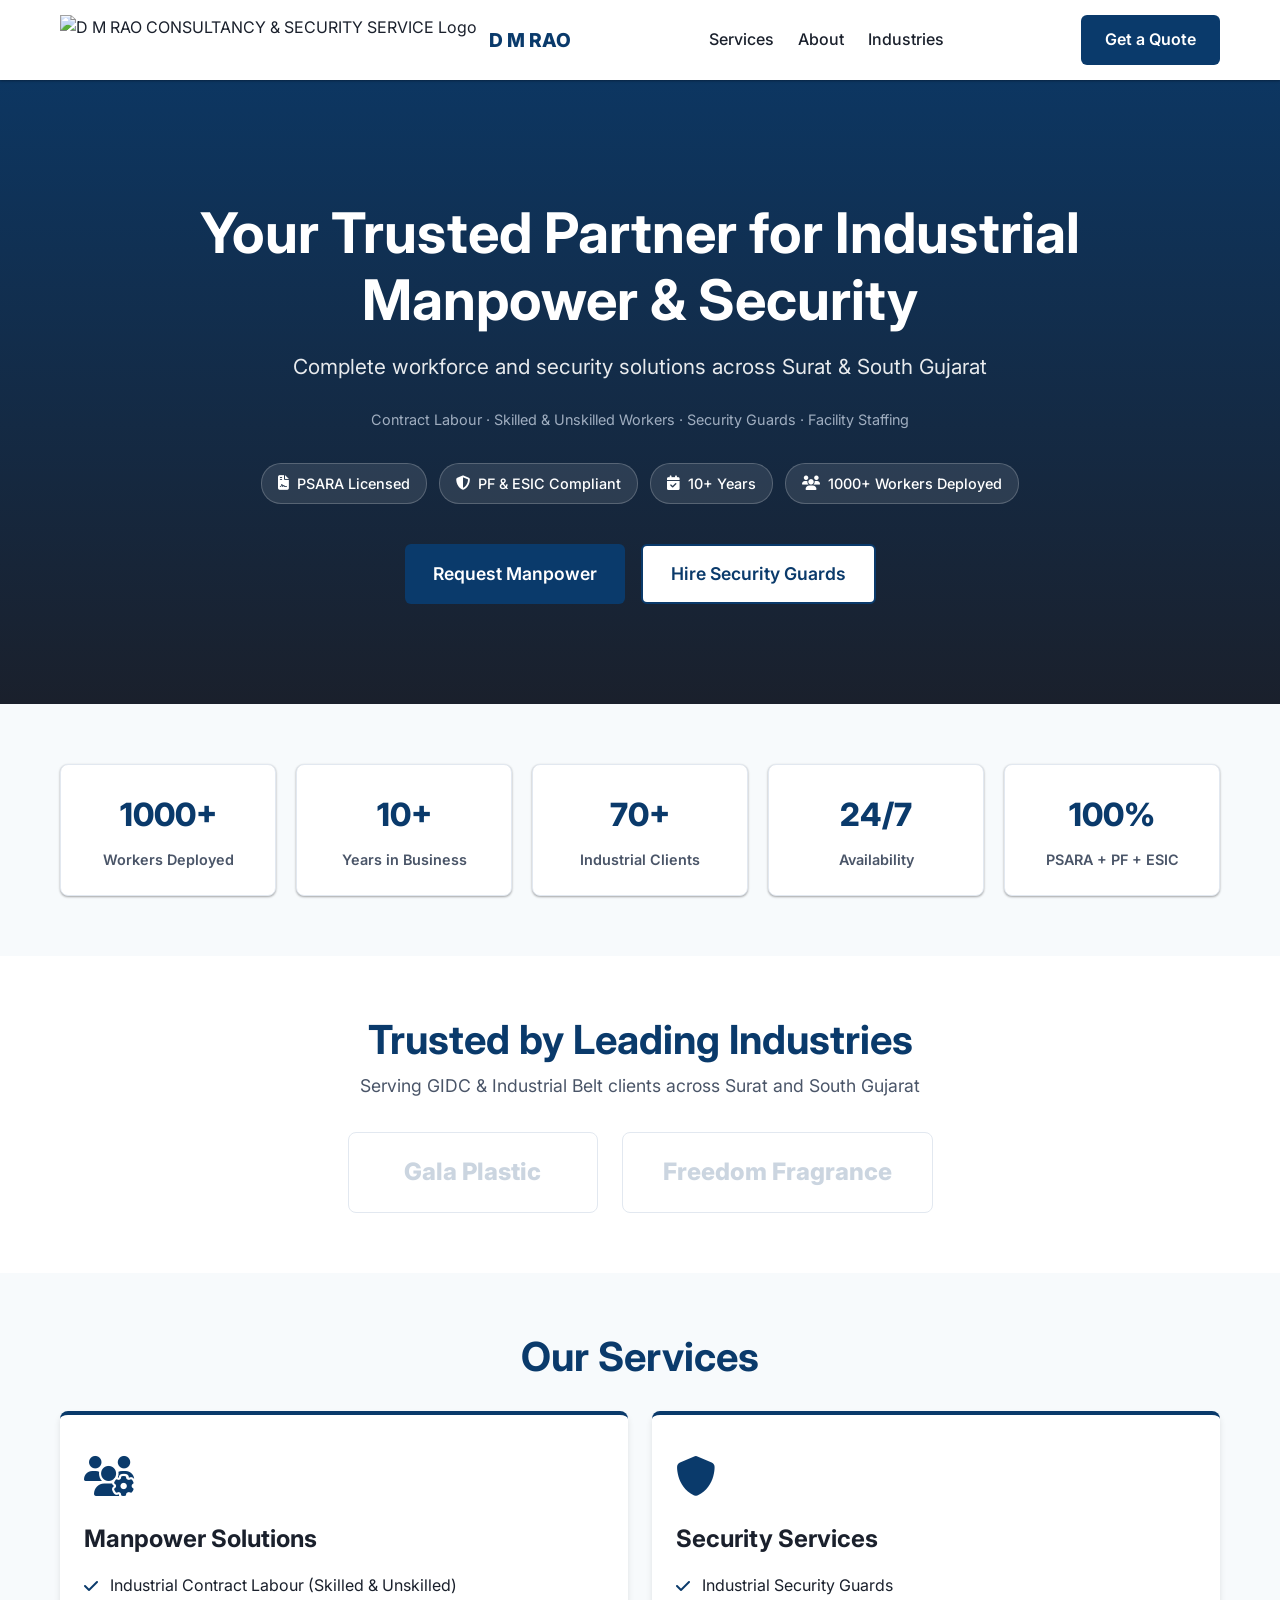
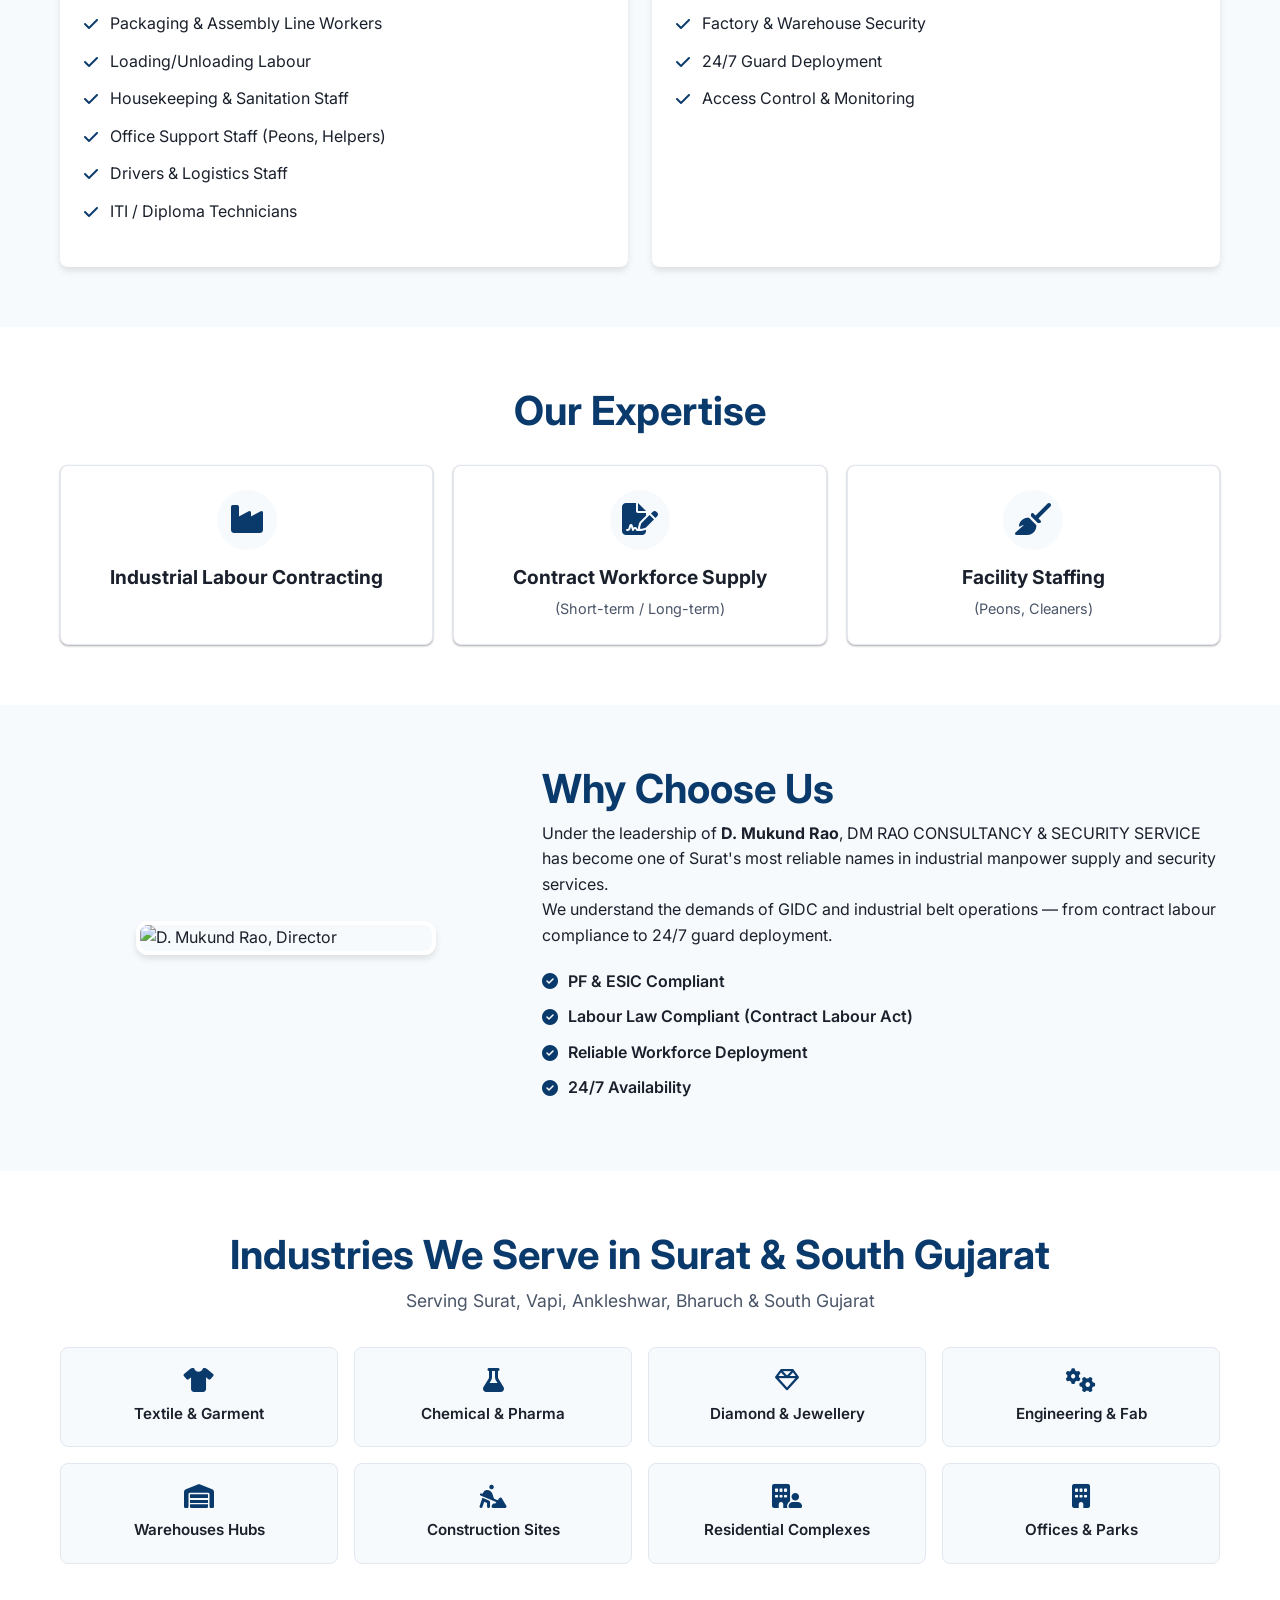
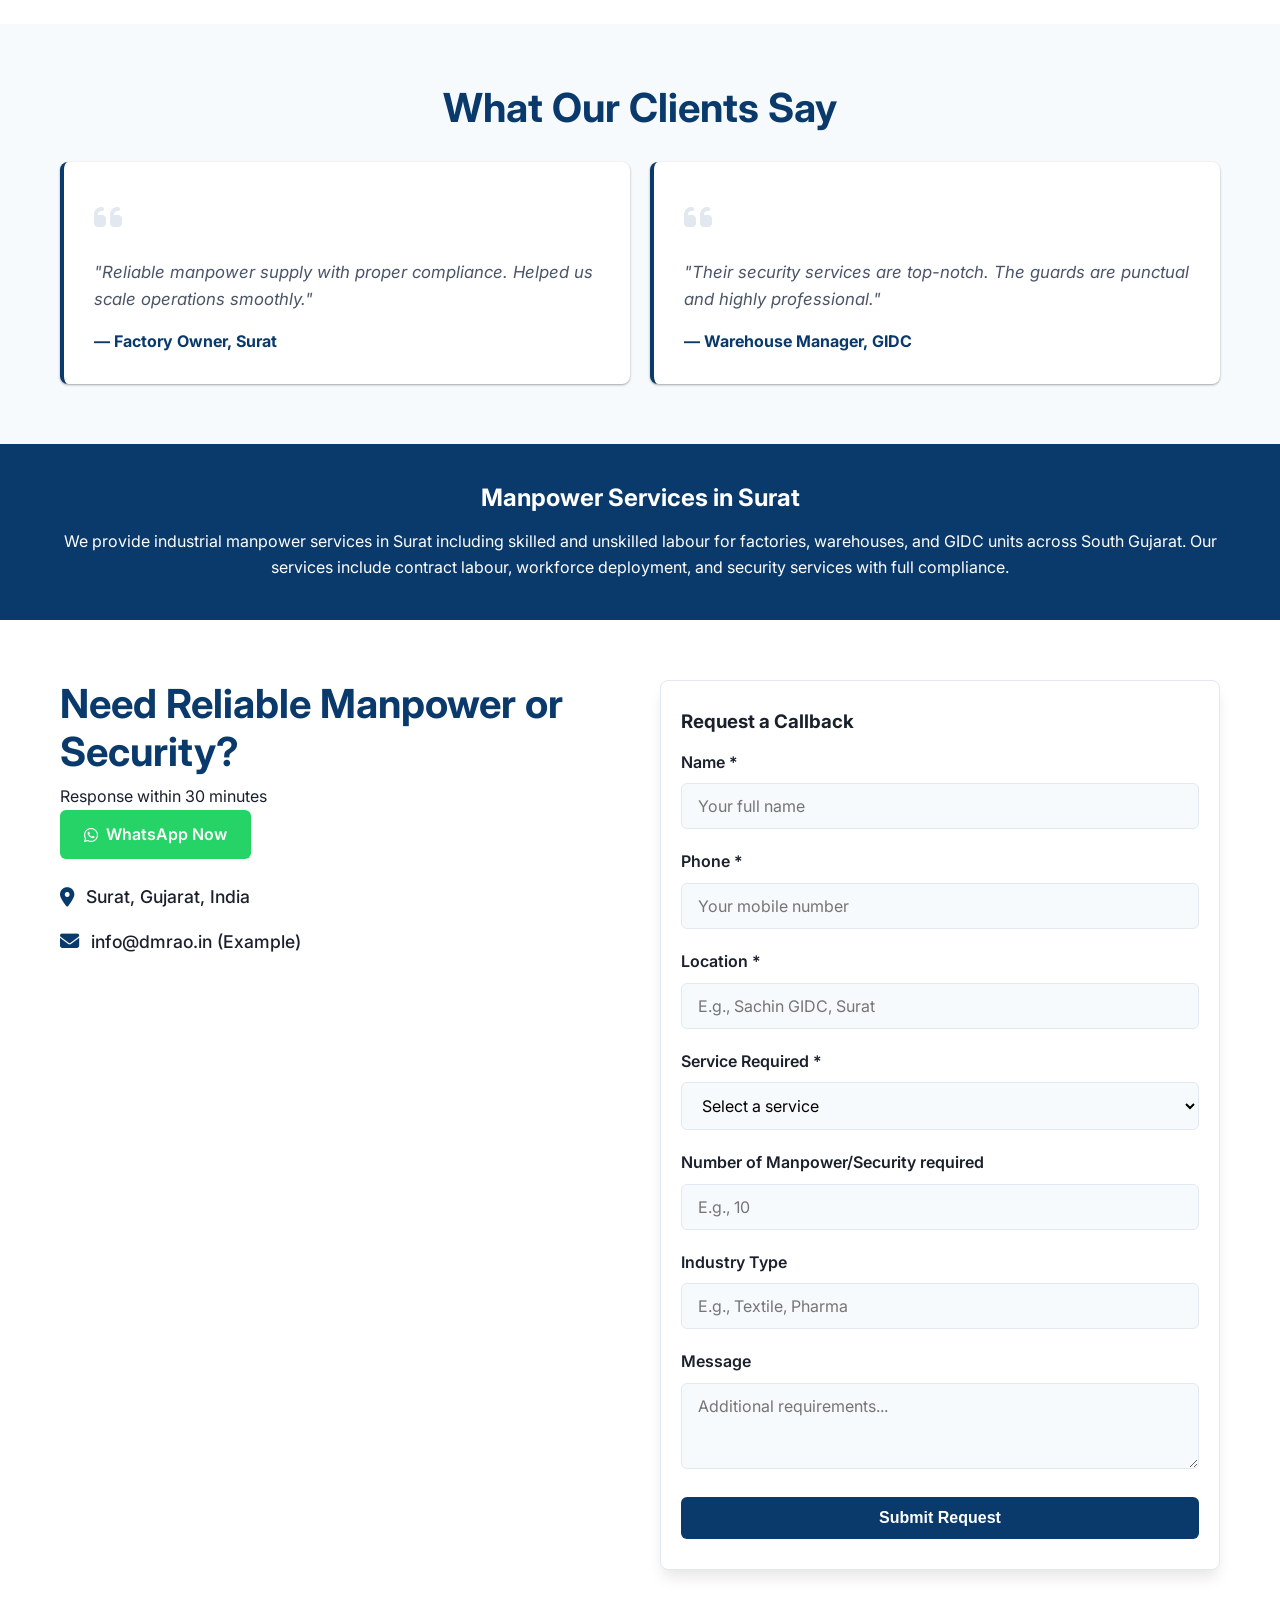
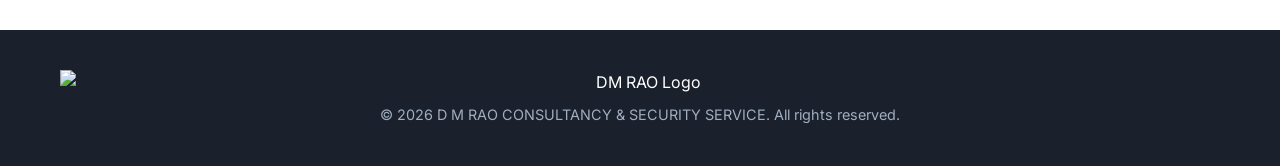
==== security_manpower/index.html @ 52c15cb1 "first commit" ====
<!DOCTYPE html>
<html lang="en">
<head>
    <meta charset="UTF-8">
    <meta name="viewport" content="width=device-width, initial-scale=1.0">
    <title>Manpower & Security Services in Surat | DM Rao Workforce Solutions</title>
    <meta name="description" content="Trusted industrial manpower and security services in Surat & South Gujarat. 1000+ workers deployed. Get a quote today.">
    <!-- Google Fonts -->
    <link rel="preconnect" href="https://fonts.googleapis.com">
    <link rel="preconnect" href="https://fonts.gstatic.com" crossorigin>
    <link href="https://fonts.googleapis.com/css2?family=Inter:wght@400;500;600;700;800&display=swap" rel="stylesheet">
    <!-- FontAwesome -->
    <link rel="stylesheet" href="https://cdnjs.cloudflare.com/ajax/libs/font-awesome/6.4.0/css/all.min.css">
    <link rel="stylesheet" href="styles.css">
</head>
<body>
    <header class="header">
        <div class="container header-container">
            <div class="logo">
                <img src="assets/logo.png" alt="D M RAO CONSULTANCY & SECURITY SERVICE Logo" class="logo-img">
                <span class="logo-text d-none-mobile">D M RAO</span>
            </div>
            <nav class="desktop-nav">
                <a href="#services">Services</a>
                <a href="#about">About</a>
                <a href="#industries">Industries</a>
            </nav>
            <div class="header-cta">
                <a href="#contact" class="btn btn-primary">Get a Quote</a>
            </div>
            <button class="mobile-menu-btn" id="mobileMenuBtn" aria-label="Menu">
                <i class="fa-solid fa-bars"></i>
            </button>
        </div>
        <div class="mobile-nav" id="mobileNav">
            <a href="#services" class="mobile-nav-link">Services</a>
            <a href="#about" class="mobile-nav-link">About</a>
            <a href="#industries" class="mobile-nav-link">Industries</a>
            <a href="#contact" class="btn btn-primary mobile-nav-btn">Get a Quote</a>
        </div>
    </header>

    <main>
        <!-- Hero Section -->
        <section class="hero">
            <div class="hero-overlay"></div>
            <div class="container hero-content">
                <h1>Your Trusted Partner for Industrial Manpower & Security</h1>
                <p class="subheadline">Complete workforce and security solutions across Surat & South Gujarat</p>
                <div class="service-line">Contract Labour &middot; Skilled & Unskilled Workers &middot; Security Guards &middot; Facility Staffing</div>
                <div class="trust-badges-hero">
                    <span><i class="fa-solid fa-file-contract"></i> PSARA Licensed</span>
                    <span><i class="fa-solid fa-shield-halved"></i> PF & ESIC Compliant</span>
                    <span><i class="fa-solid fa-calendar-check"></i> 10+ Years</span>
                    <span><i class="fa-solid fa-users"></i> 1000+ Workers Deployed</span>
                </div>
                <div class="hero-buttons">
                    <a href="#contact" class="btn btn-primary btn-large">Request Manpower</a>
                    <a href="#contact" class="btn btn-secondary btn-large">Hire Security Guards</a>
                </div>
            </div>
        </section>

        <!-- Trust Stats Section -->
        <section class="stats-section bg-light">
            <div class="container">
                <div class="stats-grid">
                    <div class="stat-card">
                        <div class="stat-number">1000+</div>
                        <div class="stat-text">Workers Deployed</div>
                    </div>
                    <div class="stat-card">
                        <div class="stat-number">10+</div>
                        <div class="stat-text">Years in Business</div>
                    </div>
                    <div class="stat-card">
                        <div class="stat-number">70+</div>
                        <div class="stat-text">Industrial Clients</div>
                    </div>
                    <div class="stat-card">
                        <div class="stat-number">24/7</div>
                        <div class="stat-text">Availability</div>
                    </div>
                    <div class="stat-card">
                        <div class="stat-number">100%</div>
                        <div class="stat-text">PSARA + PF + ESIC</div>
                    </div>
                </div>
            </div>
        </section>

        <!-- Clients Section -->
        <section class="clients-section">
            <div class="container">
                <h2 class="section-title text-center">Trusted by Leading Industries</h2>
                <p class="text-center section-subtitle">Serving GIDC & Industrial Belt clients across Surat and South Gujarat</p>
                <div class="clients-flex">
                    <div class="client-logo">Gala Plastic</div>
                    <div class="client-logo">Freedom Fragrance</div>
                </div>
            </div>
        </section>

        <!-- Services Section -->
        <section id="services" class="services-section bg-light">
            <div class="container">
                <h2 class="section-title text-center">Our Services</h2>
                <div class="services-grid">
                    <div class="service-card">
                        <div class="service-icon"><i class="fa-solid fa-users-gear"></i></div>
                        <h3>Manpower Solutions</h3>
                        <ul class="service-list">
                            <li><i class="fa-solid fa-check text-primary"></i> Industrial Contract Labour (Skilled & Unskilled)</li>
                            <li><i class="fa-solid fa-check text-primary"></i> Packaging & Assembly Line Workers</li>
                            <li><i class="fa-solid fa-check text-primary"></i> Loading/Unloading Labour</li>
                            <li><i class="fa-solid fa-check text-primary"></i> Housekeeping & Sanitation Staff</li>
                            <li><i class="fa-solid fa-check text-primary"></i> Office Support Staff (Peons, Helpers)</li>
                            <li><i class="fa-solid fa-check text-primary"></i> Drivers & Logistics Staff</li>
                            <li><i class="fa-solid fa-check text-primary"></i> ITI / Diploma Technicians</li>
                        </ul>
                    </div>
                    <div class="service-card">
                        <div class="service-icon"><i class="fa-solid fa-shield"></i></div>
                        <h3>Security Services</h3>
                        <ul class="service-list">
                            <li><i class="fa-solid fa-check text-primary"></i> Industrial Security Guards</li>
                            <li><i class="fa-solid fa-check text-primary"></i> Factory & Warehouse Security</li>
                            <li><i class="fa-solid fa-check text-primary"></i> 24/7 Guard Deployment</li>
                            <li><i class="fa-solid fa-check text-primary"></i> Access Control & Monitoring</li>
                        </ul>
                    </div>
                </div>
            </div>
        </section>

        <!-- Our Expertise -->
        <section class="expertise-section">
            <div class="container">
                <h2 class="section-title text-center">Our Expertise</h2>
                <div class="expertise-grid">
                    <div class="expertise-card">
                        <div class="expertise-icon"><i class="fa-solid fa-industry"></i></div>
                        <h4>Industrial Labour Contracting</h4>
                    </div>
                    <div class="expertise-card">
                        <div class="expertise-icon"><i class="fa-solid fa-file-signature"></i></div>
                        <h4>Contract Workforce Supply</h4>
                        <p class="small-text">(Short-term / Long-term)</p>
                    </div>
                    <div class="expertise-card">
                        <div class="expertise-icon"><i class="fa-solid fa-broom"></i></div>
                        <h4>Facility Staffing</h4>
                        <p class="small-text">(Peons, Cleaners)</p>
                    </div>
                </div>
            </div>
        </section>

        <!-- Why Choose Us -->
        <section id="about" class="about-section bg-light">
            <div class="container">
                <div class="about-grid">
                    <div class="about-image">
                        <img src="assets/director.jpg" alt="D. Mukund Rao, Director" class="director-img rounded-shadow">
                    </div>
                    <div class="about-content">
                        <h2 class="section-title">Why Choose Us</h2>
                        <p class="about-text">Under the leadership of <strong>D. Mukund Rao</strong>, DM RAO CONSULTANCY & SECURITY SERVICE has become one of Surat's most reliable names in industrial manpower supply and security services.</p>
                        <p class="about-text">We understand the demands of GIDC and industrial belt operations — from contract labour compliance to 24/7 guard deployment.</p>
                        <ul class="about-list">
                            <li><i class="fa-solid fa-circle-check text-primary"></i> PF & ESIC Compliant</li>
                            <li><i class="fa-solid fa-circle-check text-primary"></i> Labour Law Compliant (Contract Labour Act)</li>
                            <li><i class="fa-solid fa-circle-check text-primary"></i> Reliable Workforce Deployment</li>
                            <li><i class="fa-solid fa-circle-check text-primary"></i> 24/7 Availability</li>
                        </ul>
                    </div>
                </div>
            </div>
        </section>

        <!-- Industries We Serve -->
        <section id="industries" class="industries-section">
            <div class="container">
                <h2 class="section-title text-center">Industries We Serve in Surat & South Gujarat</h2>
                <p class="text-center section-subtitle mb-4">Serving Surat, Vapi, Ankleshwar, Bharuch & South Gujarat</p>
                <div class="industries-grid">
                    <div class="industry-card"><i class="fa-solid fa-shirt"></i> Textile & Garment</div>
                    <div class="industry-card"><i class="fa-solid fa-flask"></i> Chemical & Pharma</div>
                    <div class="industry-card"><i class="fa-regular fa-gem"></i> Diamond & Jewellery</div>
                    <div class="industry-card"><i class="fa-solid fa-gears"></i> Engineering & Fab</div>
                    <div class="industry-card"><i class="fa-solid fa-warehouse"></i> Warehouses Hubs</div>
                    <div class="industry-card"><i class="fa-solid fa-person-digging"></i> Construction Sites</div>
                    <div class="industry-card"><i class="fa-solid fa-building-user"></i> Residential Complexes</div>
                    <div class="industry-card"><i class="fa-solid fa-building"></i> Offices & Parks</div>
                </div>
            </div>
        </section>

        <!-- Testimonials -->
        <section class="testimonials-section bg-light">
            <div class="container">
                <h2 class="section-title text-center">What Our Clients Say</h2>
                <div class="testimonials-grid">
                    <div class="testimonial-card">
                        <div class="quote-icon"><i class="fa-solid fa-quote-left"></i></div>
                        <p class="testimonial-text">"Reliable manpower supply with proper compliance. Helped us scale operations smoothly."</p>
                        <div class="testimonial-author">— Factory Owner, Surat</div>
                    </div>
                    <div class="testimonial-card">
                        <div class="quote-icon"><i class="fa-solid fa-quote-left"></i></div>
                        <p class="testimonial-text">"Their security services are top-notch. The guards are punctual and highly professional."</p>
                        <div class="testimonial-author">— Warehouse Manager, GIDC</div>
                    </div>
                </div>
            </div>
        </section>

        <!-- SEO Content Section -->
        <section class="seo-section">
            <div class="container">
                <div class="seo-card text-center">
                    <h2>Manpower Services in Surat</h2>
                    <p class="mt-2">We provide industrial manpower services in Surat including skilled and unskilled labour for factories, warehouses, and GIDC units across South Gujarat. Our services include contract labour, workforce deployment, and security services with full compliance.</p>
                </div>
            </div>
        </section>

        <!-- Final CTA & Contact Form -->
        <section id="contact" class="contact-section">
            <div class="container">
                <div class="contact-grid">
                    <div class="contact-info">
                        <h2 class="section-title">Need Reliable Manpower or Security?</h2>
                        <p class="contact-subtitle">Response within 30 minutes</p>
                        <div class="contact-buttons-vertical mb-4">
                            <!-- Update WhatsApp number later -->
                            <a href="https://wa.me/919999999999" target="_blank" class="btn btn-whatsapp btn-full"><i class="fa-brands fa-whatsapp"></i> WhatsApp Now</a>
                        </div>
                        <div class="contact-details mt-4">
                            <div class="contact-item">
                                <i class="fa-solid fa-location-dot"></i>
                                <span>Surat, Gujarat, India</span>
                            </div>
                            <div class="contact-item">
                                <i class="fa-solid fa-envelope"></i>
                                <span>info@dmrao.in (Example)</span>
                            </div>
                        </div>
                    </div>
                    
                    <div class="contact-form-container" id="contactForm">
                        <h3 class="form-title mb-3">Request a Callback</h3>
                        <form id="dmRaoForm" class="dmrao-form">
                            <div class="form-group">
                                <label for="name">Name *</label>
                                <input type="text" id="name" name="name" required placeholder="Your full name">
                            </div>
                            <div class="form-group">
                                <label for="phone">Phone *</label>
                                <input type="tel" id="phone" name="phone" required placeholder="Your mobile number">
                            </div>
                            <div class="form-group">
                                <label for="location">Location *</label>
                                <input type="text" id="location" name="location" required placeholder="E.g., Sachin GIDC, Surat">
                            </div>
                            <div class="form-group">
                                <label for="serviceRequired">Service Required *</label>
                                <select id="serviceRequired" name="serviceRequired" required>
                                    <option value="">Select a service</option>
                                    <option value="Manpower">Manpower Solutions</option>
                                    <option value="Security">Security Services</option>
                                    <option value="Both">Both Manpower & Security</option>
                                </select>
                            </div>
                            <div class="form-group">
                                <label for="numberRequired">Number of Manpower/Security required</label>
                                <input type="number" id="numberRequired" name="numberRequired" placeholder="E.g., 10">
                            </div>
                            <div class="form-group">
                                <label for="industryType">Industry Type</label>
                                <input type="text" id="industryType" name="industryType" placeholder="E.g., Textile, Pharma">
                            </div>
                            <div class="form-group">
                                <label for="message">Message</label>
                                <textarea id="message" name="message" rows="3" placeholder="Additional requirements..."></textarea>
                            </div>
                            <button type="submit" class="btn btn-primary btn-full submit-btn" id="submitBtn">
                                <span>Submit Request</span>
                                <div class="spinner d-none" id="formSpinner"></div>
                            </button>
                            <div id="formSuccess" class="form-message success d-none mt-2">
                                <i class="fa-solid fa-circle-check"></i> Thanks! We will contact you shortly.
                            </div>
                            <div id="formError" class="form-message error d-none mt-2">
                                <i class="fa-solid fa-circle-exclamation"></i> Something went wrong. Please try again or call us.
                            </div>
                        </form>
                    </div>
                </div>
            </div>
        </section>
    </main>

    <!-- Footer -->
    <footer class="footer pb-mobile">
        <div class="container text-center">
            <div class="footer-logo mb-2">
                <img src="assets/logo.png" alt="DM RAO Logo" style="max-height: 40px;">
            </div>
            <p>&copy; 2026 D M RAO CONSULTANCY & SECURITY SERVICE. All rights reserved.</p>
        </div>
    </footer>

    <!-- Sticky Mobile CTA Bar -->
    <div class="mobile-cta-bar">
        <!-- Replace tel/wa numbers with real ones later -->
        <a href="tel:+919999999999" class="cta-item call-cta">
            <i class="fa-solid fa-phone"></i>
            <span>Call Now</span>
        </a>
        <a href="https://wa.me/919999999999" target="_blank" class="cta-item whatsapp-cta">
            <i class="fa-brands fa-whatsapp"></i>
            <span>WhatsApp</span>
        </a>
        <a href="#contactForm" class="cta-item quote-cta">
            <i class="fa-solid fa-clipboard-list"></i>
            <span>Quote</span>
        </a>
    </div>

    <script src="script.js"></script>
</body>
</html>
---- security_manpower/styles.css ----
/* =========================================
   VARIABLES & RESET
========================================= */
:root {
    --primary-blue: #0A3A6B; /* Deep professional blue */
    --secondary-blue: #1A5FA1;
    --dark-grey: #1A202C;
    --medium-grey: #4A5568;
    --light-grey: #F7FAFC;
    --border-color: #E2E8F0;
    --white: #FFFFFF;
    --whatsapp-green: #25D366;
    --error-red: #E53E3E;
    --success-green: #38A169;
    
    --font-main: 'Inter', sans-serif;
    
    --shadow-sm: 0 1px 3px rgba(0,0,0,0.12), 0 1px 2px rgba(0,0,0,0.24);
    --shadow-md: 0 4px 6px rgba(0,0,0,0.1);
    --shadow-lg: 0 10px 15px -3px rgba(0,0,0,0.1);
}

* {
    margin: 0;
    padding: 0;
    box-sizing: border-box;
}

html {
    scroll-behavior: smooth;
    font-size: 16px;
}

body {
    font-family: var(--font-main);
    color: var(--dark-grey);
    line-height: 1.6;
    background-color: var(--white);
    -webkit-font-smoothing: antialiased;
}

img {
    max-width: 100%;
    height: auto;
    display: block;
}

a {
    text-decoration: none;
    color: var(--primary-blue);
    transition: all 0.2s ease;
}

ul {
    list-style: none;
}

/* =========================================
   UTILITIES
========================================= */
.container {
    width: 100%;
    max-width: 1200px;
    margin: 0 auto;
    padding: 0 20px;
}

.bg-light { background-color: var(--light-grey); }
.text-center { text-align: center; }
.text-primary { color: var(--primary-blue); }
.mb-2 { margin-bottom: 0.5rem; }
.mb-3 { margin-bottom: 1rem; }
.mb-4 { margin-bottom: 1.5rem; }
.mt-2 { margin-top: 0.5rem; }
.mt-4 { margin-top: 1.5rem; }
.d-none { display: none !important; }

/* Typography */
h1, h2, h3, h4, h5, h6 {
    line-height: 1.2;
    margin-bottom: 1rem;
    font-weight: 700;
}

.section-title {
    font-size: 2rem;
    color: var(--primary-blue);
    margin-bottom: 0.5rem;
}

.section-subtitle {
    color: var(--medium-grey);
    font-size: 1.1rem;
    margin-bottom: 2rem;
}

/* Buttons */
.btn {
    display: inline-flex;
    align-items: center;
    justify-content: center;
    padding: 12px 24px;
    border-radius: 6px;
    font-weight: 600;
    font-size: 1rem;
    cursor: pointer;
    border: none;
    gap: 8px;
    text-align: center;
}

.btn-primary {
    background-color: var(--primary-blue);
    color: var(--white);
}

.btn-primary:hover {
    background-color: var(--secondary-blue);
    color: var(--white);
}

.btn-secondary {
    background-color: var(--white);
    color: var(--primary-blue);
    border: 2px solid var(--primary-blue);
}

.btn-secondary:hover {
    background-color: var(--light-grey);
}

.btn-whatsapp {
    background-color: var(--whatsapp-green);
    color: var(--white);
}

.btn-whatsapp:hover {
    background-color: #20BA5A;
    color: var(--white);
}

.btn-large {
    padding: 14px 28px;
    font-size: 1.1rem;
}

.btn-full {
    width: 100%;
}

/* =========================================
   HEADER & NAVIGATION
========================================= */
.header {
    background-color: var(--white);
    box-shadow: var(--shadow-sm);
    position: sticky;
    top: 0;
    z-index: 1000;
}

.header-container {
    display: flex;
    justify-content: space-between;
    align-items: center;
    height: 80px;
}

.logo {
    display: flex;
    align-items: center;
    gap: 12px;
}

.logo-img {
    height: 50px;
    object-fit: contain;
}

.logo-text {
    font-weight: 800;
    font-size: 1.2rem;
    color: var(--primary-blue);
}

.desktop-nav {
    display: none;
    gap: 24px;
}

.desktop-nav a {
    color: var(--dark-grey);
    font-weight: 500;
}

.desktop-nav a:hover {
    color: var(--primary-blue);
}

.header-cta {
    display: none;
}

.mobile-menu-btn {
    background: none;
    border: none;
    font-size: 1.5rem;
    color: var(--primary-blue);
    cursor: pointer;
}

/* Mobile Nav */
.mobile-nav {
    display: none;
    flex-direction: column;
    background-color: var(--white);
    border-top: 1px solid var(--border-color);
    padding: 20px;
    gap: 16px;
    position: absolute;
    top: 80px;
    left: 0;
    width: 100%;
    box-shadow: var(--shadow-md);
}

.mobile-nav a.mobile-nav-link {
    font-size: 1.1rem;
    font-weight: 500;
    color: var(--dark-grey);
    padding: 10px 0;
    border-bottom: 1px solid var(--border-color);
}

/* =========================================
   HERO SECTION
========================================= */
.hero {
    position: relative;
    background-color: #1a202c;
    /* Placeholder gradient until image is added */
    background-image: linear-gradient(rgba(10, 58, 107, 0.85), rgba(26, 32, 44, 0.9));
    background-size: cover;
    background-position: center;
    padding: 80px 0 60px;
    color: var(--white);
    text-align: center;
}

.hero-content {
    position: relative;
    z-index: 2;
}

.hero h1 {
    font-size: 2.2rem;
    margin-bottom: 1rem;
    line-height: 1.2;
}

.hero .subheadline {
    font-size: 1.1rem;
    margin-bottom: 1.5rem;
    opacity: 0.9;
}

.service-line {
    font-size: 0.9rem;
    margin-bottom: 2rem;
    color: #A0AEC0;
}

.trust-badges-hero {
    display: flex;
    flex-direction: column;
    gap: 12px;
    margin-bottom: 2.5rem;
}

.trust-badges-hero span {
    background-color: rgba(255, 255, 255, 0.1);
    padding: 8px 16px;
    border-radius: 20px;
    font-size: 0.9rem;
    font-weight: 500;
    display: inline-flex;
    align-items: center;
    justify-content: center;
    gap: 8px;
    border: 1px solid rgba(255,255,255,0.2);
}

.hero-buttons {
    display: flex;
    flex-direction: column;
    gap: 16px;
}

/* =========================================
   SECTIONS GENERAL
========================================= */
section {
    padding: 60px 0;
}

/* =========================================
   STATS SECTION
========================================= */
.stats-grid {
    display: grid;
    grid-template-columns: 1fr 1fr;
    gap: 20px;
}

.stat-card {
    background: var(--white);
    padding: 24px;
    border-radius: 8px;
    text-align: center;
    box-shadow: var(--shadow-sm);
    border: 1px solid var(--border-color);
}

.stat-card:last-child {
    grid-column: 1 / -1; /* spans full width on mobile */
}

.stat-number {
    font-size: 2rem;
    font-weight: 800;
    color: var(--primary-blue);
    margin-bottom: 8px;
}

.stat-text {
    font-size: 0.9rem;
    font-weight: 600;
    color: var(--medium-grey);
}

/* =========================================
   CLIENTS SECTION
========================================= */
.clients-flex {
    display: flex;
    flex-direction: column;
    align-items: center;
    gap: 24px;
    margin-top: 30px;
}

.client-logo {
    font-size: 1.5rem;
    font-weight: 800;
    color: #cbd5e0;
    padding: 20px 40px;
    background: var(--white);
    border: 1px solid var(--border-color);
    border-radius: 8px;
    width: 100%;
    text-align: center;
}

/* =========================================
   SERVICES SECTION
========================================= */
.services-grid {
    display: grid;
    grid-template-columns: 1fr;
    gap: 24px;
    margin-top: 30px;
}

.service-card {
    background: var(--white);
    padding: 30px 24px;
    border-radius: 8px;
    box-shadow: var(--shadow-md);
    border-top: 4px solid var(--primary-blue);
}

.service-icon {
    font-size: 2.5rem;
    color: var(--primary-blue);
    margin-bottom: 16px;
}

.service-card h3 {
    font-size: 1.5rem;
    margin-bottom: 20px;
    color: var(--dark-grey);
}

.service-list li {
    margin-bottom: 12px;
    display: flex;
    align-items: flex-start;
    gap: 12px;
    font-size: 1rem;
}

.service-list i {
    margin-top: 5px;
}

/* =========================================
   EXPERTISE SECTION
========================================= */
.expertise-grid {
    display: grid;
    grid-template-columns: 1fr;
    gap: 20px;
    margin-top: 30px;
}

.expertise-card {
    background: var(--white);
    padding: 24px;
    border-radius: 8px;
    text-align: center;
    border: 1px solid var(--border-color);
    box-shadow: var(--shadow-sm);
}

.expertise-icon {
    font-size: 2rem;
    color: var(--primary-blue);
    margin-bottom: 16px;
    background: var(--light-grey);
    width: 60px;
    height: 60px;
    line-height: 60px;
    border-radius: 50%;
    margin: 0 auto 16px;
}

.expertise-card h4 {
    margin-bottom: 8px;
    font-size: 1.2rem;
}

.small-text {
    font-size: 0.9rem;
    color: var(--medium-grey);
}

/* =========================================
   ABOUT (WHY CHOOSE US)
========================================= */
.about-grid {
    display: grid;
    grid-template-columns: 1fr;
    gap: 30px;
}

.rounded-shadow {
    border-radius: 12px;
    box-shadow: var(--shadow-md);
    border: 4px solid var(--white);
    max-width: 300px;
    margin: 0 auto;
}

.about-list {
    margin-top: 20px;
}

.about-list li {
    margin-bottom: 10px;
    font-weight: 600;
    display: flex;
    align-items: center;
    gap: 10px;
}

/* =========================================
   INDUSTRIES SECTION
========================================= */
.industries-grid {
    display: grid;
    grid-template-columns: 1fr 1fr;
    gap: 16px;
}

.industry-card {
    background: var(--light-grey);
    padding: 20px 10px;
    border-radius: 8px;
    text-align: center;
    font-size: 0.95rem;
    font-weight: 600;
    border: 1px solid var(--border-color);
    display: flex;
    flex-direction: column;
    align-items: center;
    gap: 10px;
    color: var(--dark-grey);
}

.industry-card i {
    font-size: 1.5rem;
    color: var(--primary-blue);
}

/* =========================================
   TESTIMONIALS SECTION
========================================= */
.testimonials-grid {
    display: grid;
    grid-template-columns: 1fr;
    gap: 20px;
    margin-top: 30px;
}

.testimonial-card {
    background: var(--white);
    padding: 30px;
    border-radius: 8px;
    box-shadow: var(--shadow-sm);
    border-left: 4px solid var(--primary-blue);
}

.quote-icon {
    color: var(--border-color);
    font-size: 2rem;
    margin-bottom: 16px;
}

.testimonial-text {
    font-size: 1.05rem;
    font-style: italic;
    margin-bottom: 16px;
    color: var(--medium-grey);
}

.testimonial-author {
    font-weight: 700;
    color: var(--primary-blue);
}

/* =========================================
   SEO SECTION
========================================= */
.seo-section {
    background-color: var(--primary-blue);
    color: var(--white);
    padding: 40px 0;
}

.seo-card h2 {
    color: var(--white);
    font-size: 1.5rem;
}

/* =========================================
   CONTACT SECTION
========================================= */
.contact-grid {
    display: grid;
    grid-template-columns: 1fr;
    gap: 40px;
}

.contact-item {
    display: flex;
    align-items: center;
    gap: 12px;
    margin-bottom: 16px;
    font-size: 1.1rem;
    font-weight: 500;
}

.contact-item i {
    color: var(--primary-blue);
    font-size: 1.2rem;
}

.contact-form-container {
    background: var(--white);
    padding: 30px 20px;
    border-radius: 8px;
    box-shadow: var(--shadow-lg);
    border: 1px solid var(--border-color);
}

.form-group {
    margin-bottom: 20px;
}

.form-group label {
    display: block;
    margin-bottom: 8px;
    font-weight: 600;
    color: var(--dark-grey);
}

.form-group input,
.form-group select,
.form-group textarea {
    width: 100%;
    padding: 12px 16px;
    border: 1px solid var(--border-color);
    border-radius: 6px;
    font-family: inherit;
    font-size: 1rem;
    background-color: #f7fafc;
    transition: border-color 0.2s;
}

.form-group input:focus,
.form-group select:focus,
.form-group textarea:focus {
    outline: none;
    border-color: var(--primary-blue);
    background-color: var(--white);
}

.submit-btn {
    position: relative;
}

.spinner {
    width: 20px;
    height: 20px;
    border: 3px solid rgba(255,255,255,0.3);
    border-radius: 50%;
    border-top-color: var(--white);
    animation: spin 1s ease-in-out infinite;
    position: absolute;
}

@keyframes spin {
    to { transform: rotate(360deg); }
}

.form-message {
    padding: 12px;
    border-radius: 6px;
    font-weight: 500;
    text-align: center;
}

.form-message.success {
    background-color: #C6F6D5;
    color: #22543D;
    border: 1px solid #9AE6B4;
}

.form-message.error {
    background-color: #FED7D7;
    color: #822727;
    border: 1px solid #FEB2B2;
}

/* =========================================
   FOOTER & STICKY BAR
========================================= */
.footer {
    background-color: var(--dark-grey);
    color: var(--white);
    padding: 40px 0;
}

.footer p {
    color: #A0AEC0;
    font-size: 0.9rem;
}

.pb-mobile {
    padding-bottom: 100px; /* Space for sticky bar */
}

.mobile-cta-bar {
    position: fixed;
    bottom: 0;
    left: 0;
    width: 100%;
    background-color: var(--white);
    box-shadow: 0 -2px 10px rgba(0,0,0,0.1);
    display: flex;
    z-index: 1000;
}

.cta-item {
    flex: 1;
    display: flex;
    flex-direction: column;
    align-items: center;
    justify-content: center;
    padding: 12px 0;
    font-size: 0.8rem;
    font-weight: 600;
    color: var(--dark-grey);
    border-right: 1px solid var(--border-color);
}

.cta-item:last-child {
    border-right: none;
}

.cta-item i {
    font-size: 1.2rem;
    margin-bottom: 4px;
}

.call-cta i { color: var(--primary-blue); }
.whatsapp-cta i { color: var(--whatsapp-green); }
.quote-cta i { color: #DD6B20; }

/* =========================================
   DESKTOP MEDIA QUERIES (Min-Width: 768px)
========================================= */
@media (min-width: 768px) {
    .section-title { font-size: 2.5rem; }
    
    .desktop-nav { display: flex; }
    .header-cta { display: block; }
    .mobile-menu-btn { display: none; }
    .mobile-nav { display: none !important; }
    .d-none-mobile { display: inline; }
    
    .hero {
        padding: 120px 0 100px;
    }
    .hero h1 { font-size: 3.5rem; }
    .hero .subheadline { font-size: 1.3rem; }
    
    .trust-badges-hero {
        flex-direction: row;
        justify-content: center;
        flex-wrap: wrap;
    }
    
    .hero-buttons {
        flex-direction: row;
        justify-content: center;
    }
    
    .stats-grid { grid-template-columns: repeat(5, 1fr); }
    .stat-card:last-child { grid-column: auto; }
    
    .clients-flex {
        flex-direction: row;
        justify-content: center;
    }
    .client-logo { width: auto; min-width: 250px; }
    
    .services-grid { grid-template-columns: 1fr 1fr; }
    .expertise-grid { grid-template-columns: repeat(3, 1fr); }
    
    .about-grid {
        grid-template-columns: 1fr 1.5fr;
        align-items: center;
    }
    
    .industries-grid { grid-template-columns: repeat(4, 1fr); }
    
    .testimonials-grid { grid-template-columns: 1fr 1fr; }
    
    .contact-grid {
        grid-template-columns: 1fr 1fr;
        align-items: flex-start;
    }
    .contact-buttons-vertical {
        display: flex;
        gap: 16px;
    }
    .contact-buttons-vertical .btn-full { width: auto; }
    
    .mobile-cta-bar { display: none; }
    .pb-mobile { padding-bottom: 40px; }
}
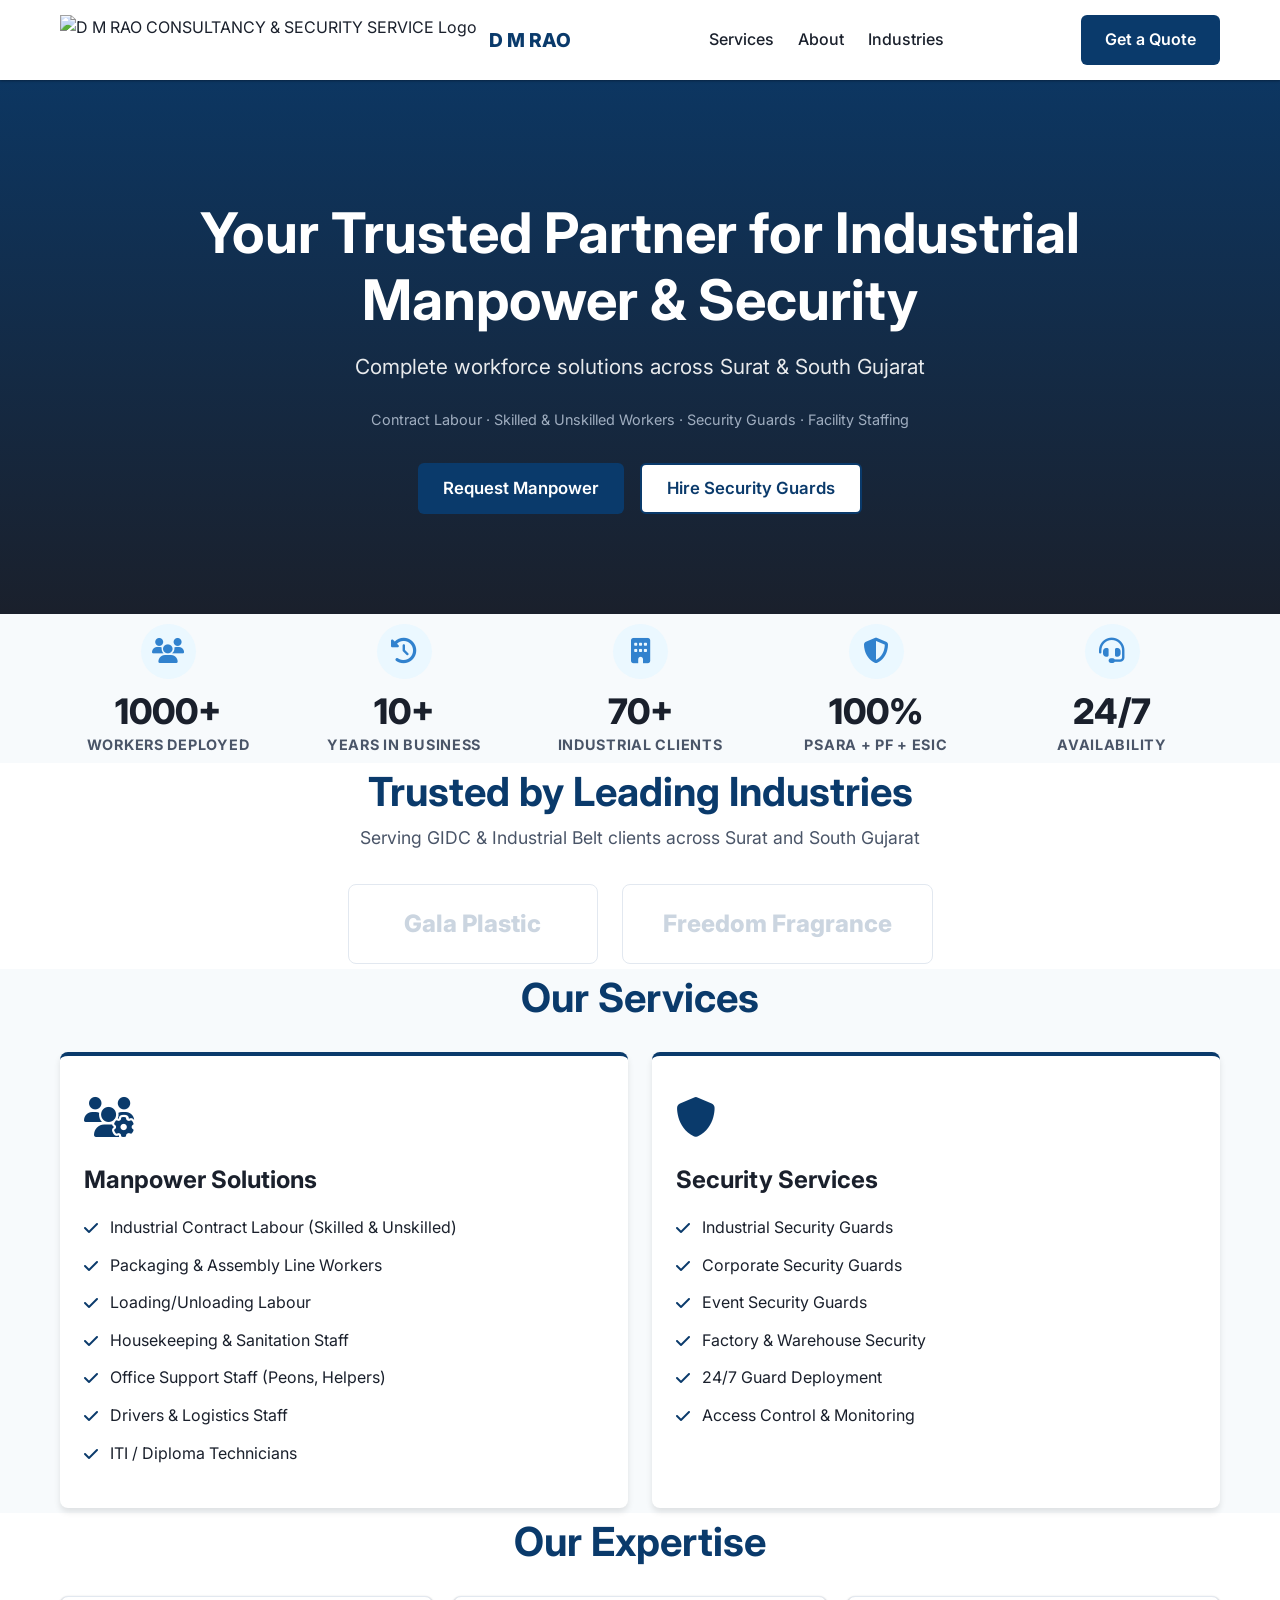
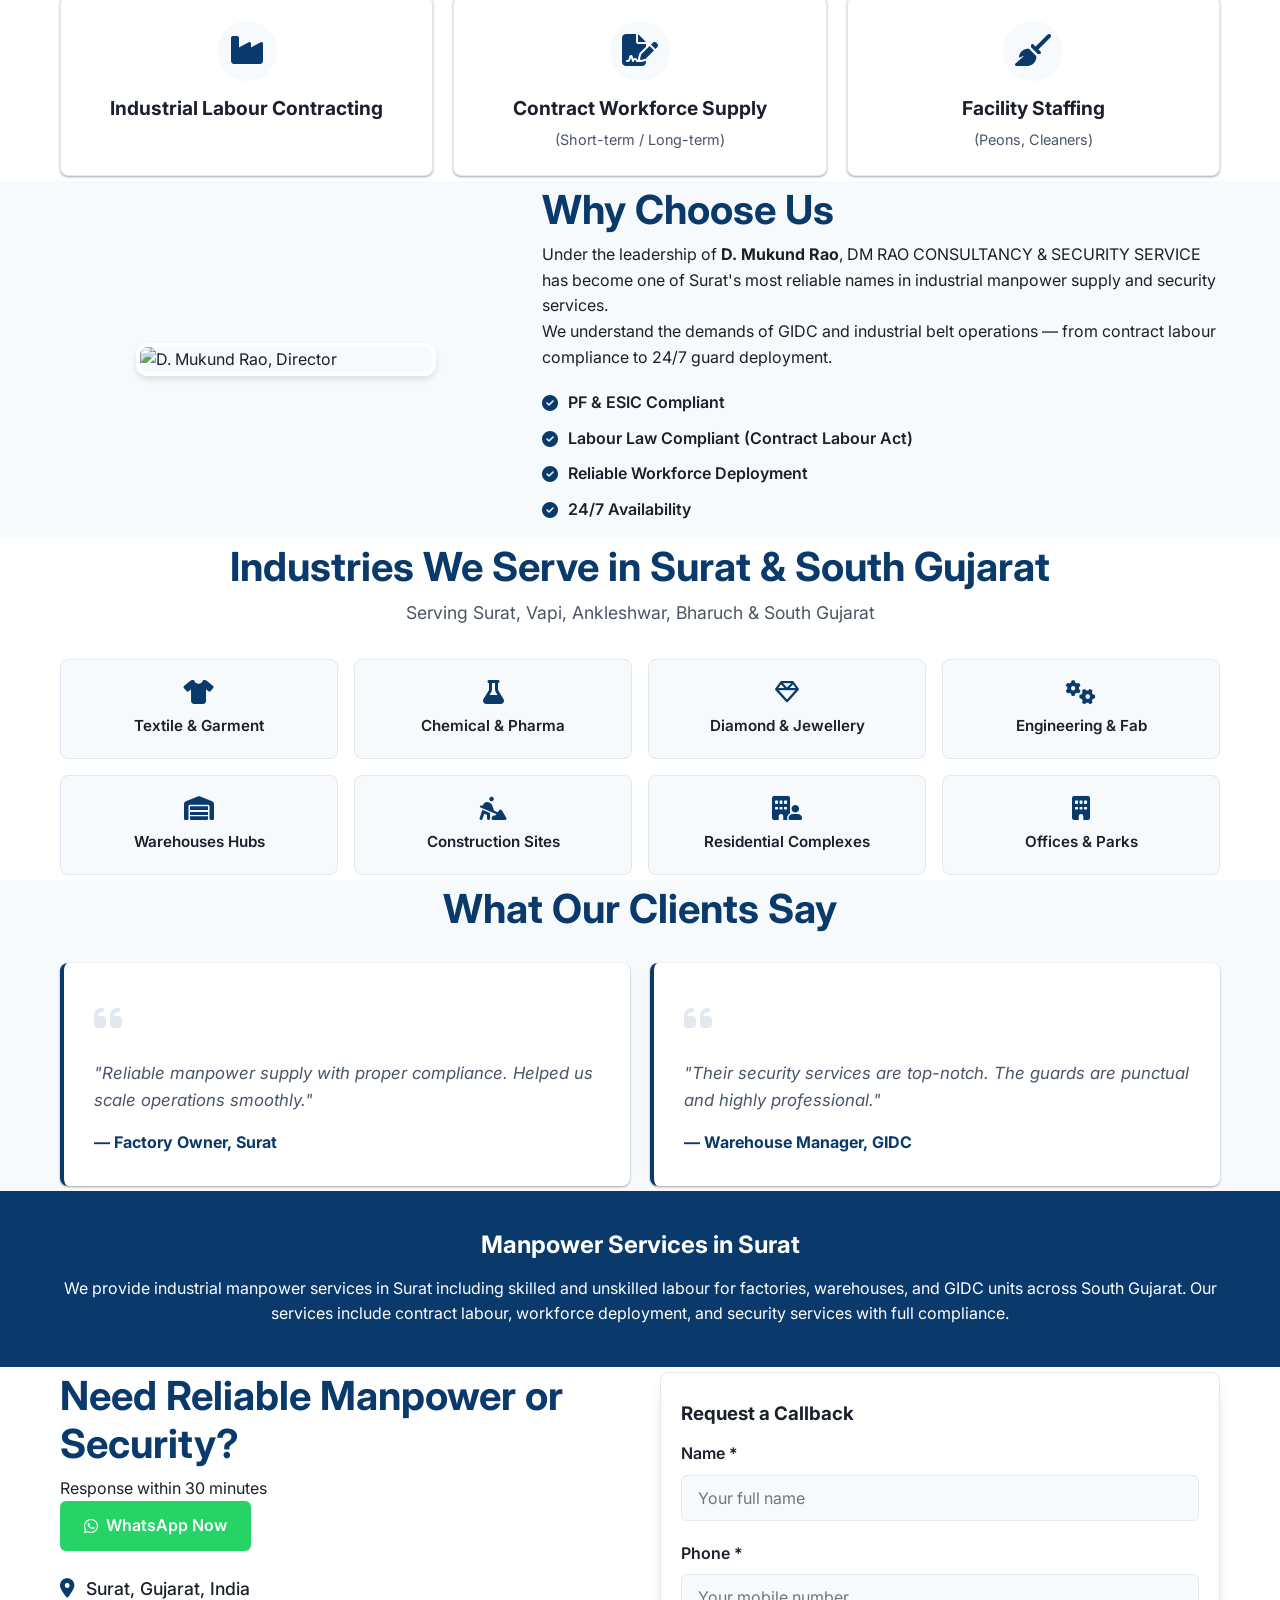
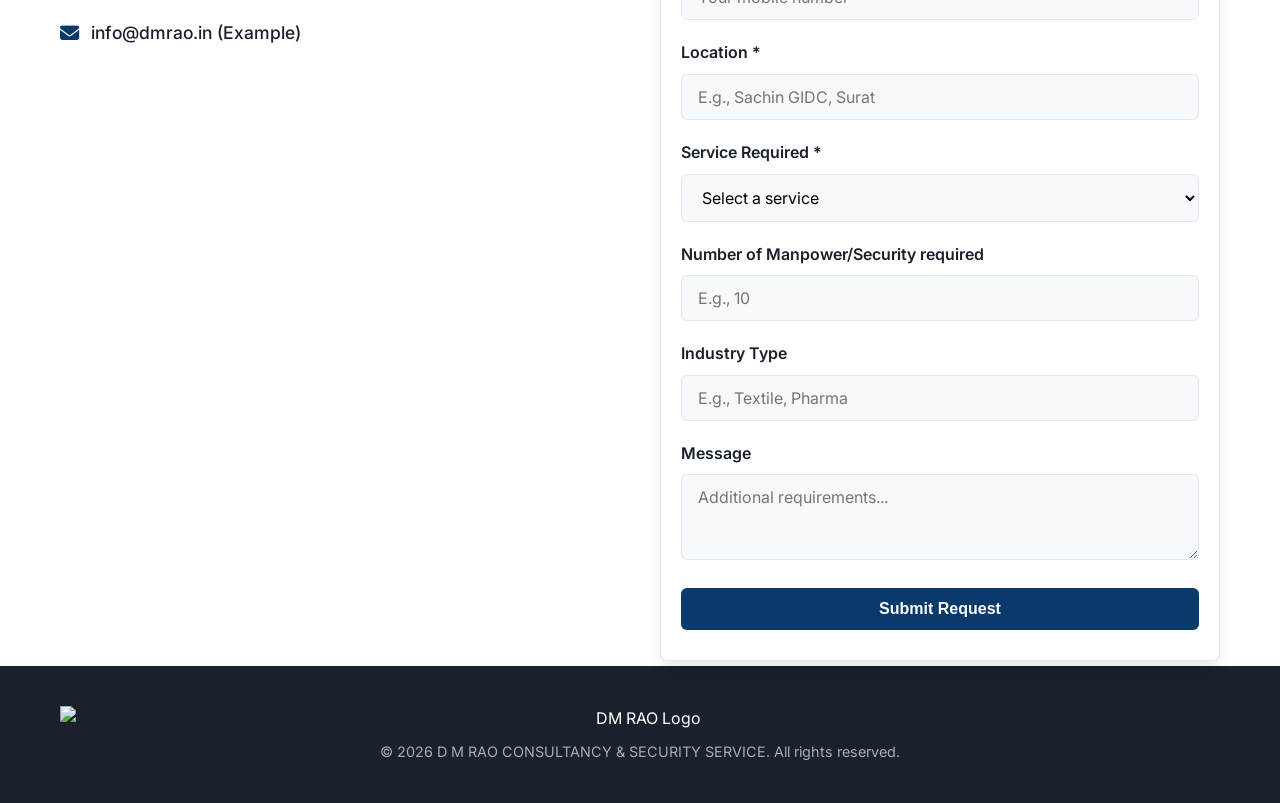
==== commit fd76d06b: "feat: update hero section, redesign stats grid with mobile-first horizontal scrolling, and expand se" ====
--- a/security_manpower/index.html
+++ b/security_manpower/index.html
@@ -18,7 +18,7 @@
         <div class="container header-container">
             <div class="logo">
                 <img src="assets/logo.png" alt="D M RAO CONSULTANCY & SECURITY SERVICE Logo" class="logo-img">
-                <span class="logo-text d-none-mobile">D M RAO</span>
+                <span class="logo-text d-none-mobile">D M RAO </span>
             </div>
             <nav class="desktop-nav">
                 <a href="#services">Services</a>
@@ -46,17 +46,17 @@
             <div class="hero-overlay"></div>
             <div class="container hero-content">
                 <h1>Your Trusted Partner for Industrial Manpower & Security</h1>
-                <p class="subheadline">Complete workforce and security solutions across Surat & South Gujarat</p>
+                <p class="subheadline">Complete workforce solutions across Surat & South Gujarat</p>
                 <div class="service-line">Contract Labour &middot; Skilled & Unskilled Workers &middot; Security Guards &middot; Facility Staffing</div>
-                <div class="trust-badges-hero">
-                    <span><i class="fa-solid fa-file-contract"></i> PSARA Licensed</span>
+                <!-- <div class="trust-badges-hero">
+                    <span><i class="fa-solid fa-file-contract"></i> PSARLicensedA </span>
                     <span><i class="fa-solid fa-shield-halved"></i> PF & ESIC Compliant</span>
                     <span><i class="fa-solid fa-calendar-check"></i> 10+ Years</span>
                     <span><i class="fa-solid fa-users"></i> 1000+ Workers Deployed</span>
-                </div>
+                </div> -->
                 <div class="hero-buttons">
-                    <a href="#contact" class="btn btn-primary btn-large">Request Manpower</a>
-                    <a href="#contact" class="btn btn-secondary btn-large">Hire Security Guards</a>
+                    <a href="#contact" class="btn btn-primary btn-middle">Request Manpower</a>
+                    <a href="#contact" class="btn btn-secondary btn-middle">Hire Security Guards</a>
                 </div>
             </div>
         </section>
@@ -66,24 +66,34 @@
             <div class="container">
                 <div class="stats-grid">
                     <div class="stat-card">
+                        <div class="stat-icon"><i class="fa-solid fa-users"></i></div>
                         <div class="stat-number">1000+</div>
                         <div class="stat-text">Workers Deployed</div>
                     </div>
                     <div class="stat-card">
+                        <div class="stat-icon"><i class="fa-solid fa-clock-rotate-left"></i></div>
                         <div class="stat-number">10+</div>
                         <div class="stat-text">Years in Business</div>
                     </div>
                     <div class="stat-card">
+                        <div class="stat-icon"><i class="fa-solid fa-building"></i></div>
                         <div class="stat-number">70+</div>
                         <div class="stat-text">Industrial Clients</div>
                     </div>
-                    <div class="stat-card">
+                    <!-- <div class="stat-card">
+                        <div class="stat-icon"><i class="fa-solid fa-headset"></i></div>
                         <div class="stat-number">24/7</div>
                         <div class="stat-text">Availability</div>
-                    </div>
-                    <div class="stat-card">
+                    </div> -->
+                    <div class="stat-card">
+                        <div class="stat-icon"><i class="fa-solid fa-shield-halved"></i></div>
                         <div class="stat-number">100%</div>
                         <div class="stat-text">PSARA + PF + ESIC</div>
+                    </div>
+                    <div class="stat-card">
+                        <div class="stat-icon"><i class="fa-solid fa-headset"></i></div>
+                        <div class="stat-number">24/7</div>
+                        <div class="stat-text">Availability</div>
                     </div>
                 </div>
             </div>
@@ -124,6 +134,8 @@
                         <h3>Security Services</h3>
                         <ul class="service-list">
                             <li><i class="fa-solid fa-check text-primary"></i> Industrial Security Guards</li>
+                            <li><i class="fa-solid fa-check text-primary"></i> Corporate Security Guards</li>
+                            <li><i class="fa-solid fa-check text-primary"></i> Event Security Guards</li>
                             <li><i class="fa-solid fa-check text-primary"></i> Factory & Warehouse Security</li>
                             <li><i class="fa-solid fa-check text-primary"></i> 24/7 Guard Deployment</li>
                             <li><i class="fa-solid fa-check text-primary"></i> Access Control & Monitoring</li>
--- a/security_manpower/styles.css
+++ b/security_manpower/styles.css
@@ -142,6 +142,11 @@
 .btn-large {
     padding: 14px 28px;
     font-size: 1.1rem;
+}
+
+.btn-middle {
+    padding: 10px 25px;
+    font-size: 1.05rem;
 }
 
 .btn-full {
@@ -242,7 +247,7 @@
     background-image: linear-gradient(rgba(10, 58, 107, 0.85), rgba(26, 32, 44, 0.9));
     background-size: cover;
     background-position: center;
-    padding: 80px 0 60px;
+    padding: 80px 0 30px; /* Reduced bottom padding */
     color: var(--white);
     text-align: center;
 }
@@ -300,42 +305,68 @@
    SECTIONS GENERAL
 ========================================= */
 section {
-    padding: 60px 0;
+    padding: 5px 0; /* Reduced general section padding */
 }
 
 /* =========================================
    STATS SECTION
 ========================================= */
 .stats-grid {
-    display: grid;
-    grid-template-columns: 1fr 1fr;
-    gap: 20px;
+    display: flex;
+    overflow-x: auto;
+    gap: 12px; /* Reduced gap */
+    padding: 10px 15px 20px; /* Added side padding for better scroll feel */
+    -webkit-overflow-scrolling: touch;
+    scroll-snap-type: x mandatory;
+    scrollbar-width: none;
+}
+
+.stats-grid::-webkit-scrollbar {
+    display: none;
 }
 
 .stat-card {
-    background: var(--white);
-    padding: 24px;
-    border-radius: 8px;
+    flex: 0 0 calc(28% - 4px); /* Show ~3.5 cards */
+    scroll-snap-align: start;
+    background: transparent;
+    padding: 5px;
+    border: none;
+    box-shadow: none;
     text-align: center;
-    box-shadow: var(--shadow-sm);
-    border: 1px solid var(--border-color);
-}
-
-.stat-card:last-child {
-    grid-column: 1 / -1; /* spans full width on mobile */
+    position: relative;
+    display: flex;
+    flex-direction: column;
+    align-items: center;
+}
+
+.stat-icon {
+    font-size: 1.1rem;
+    color: #3182ce;
+    margin-bottom: 6px;
+    background: #ebf8ff;
+    width: 36px;
+    height: 36px;
+    display: flex;
+    align-items: center;
+    justify-content: center;
+    border-radius: 50%;
 }
 
 .stat-number {
-    font-size: 2rem;
+    font-size: 1.1rem;
     font-weight: 800;
-    color: var(--primary-blue);
-    margin-bottom: 8px;
+    color: var(--dark-grey);
+    margin-bottom: 2px;
+    line-height: 1;
 }
 
 .stat-text {
-    font-size: 0.9rem;
-    font-weight: 600;
+    font-size: 0.55rem;
+    font-weight: 700;
     color: var(--medium-grey);
+    text-transform: uppercase;
+    letter-spacing: 0.01em;
+    line-height: 1.1;
 }
 
 /* =========================================
@@ -736,8 +767,17 @@
         justify-content: center;
     }
     
-    .stats-grid { grid-template-columns: repeat(5, 1fr); }
-    .stat-card:last-child { grid-column: auto; }
+    .stats-grid { 
+        display: grid;
+        grid-template-columns: repeat(5, 1fr);
+        overflow-x: visible;
+        gap: 20px; 
+        padding: 0;
+    }
+    .stat-card { flex: auto; }
+    .stat-icon { width: 55px; height: 55px; font-size: 1.6rem; margin-bottom: 15px; }
+    .stat-number { font-size: 2.2rem; margin-bottom: 8px; }
+    .stat-text { font-size: 0.9rem; letter-spacing: 0.05em; }
     
     .clients-flex {
         flex-direction: row;
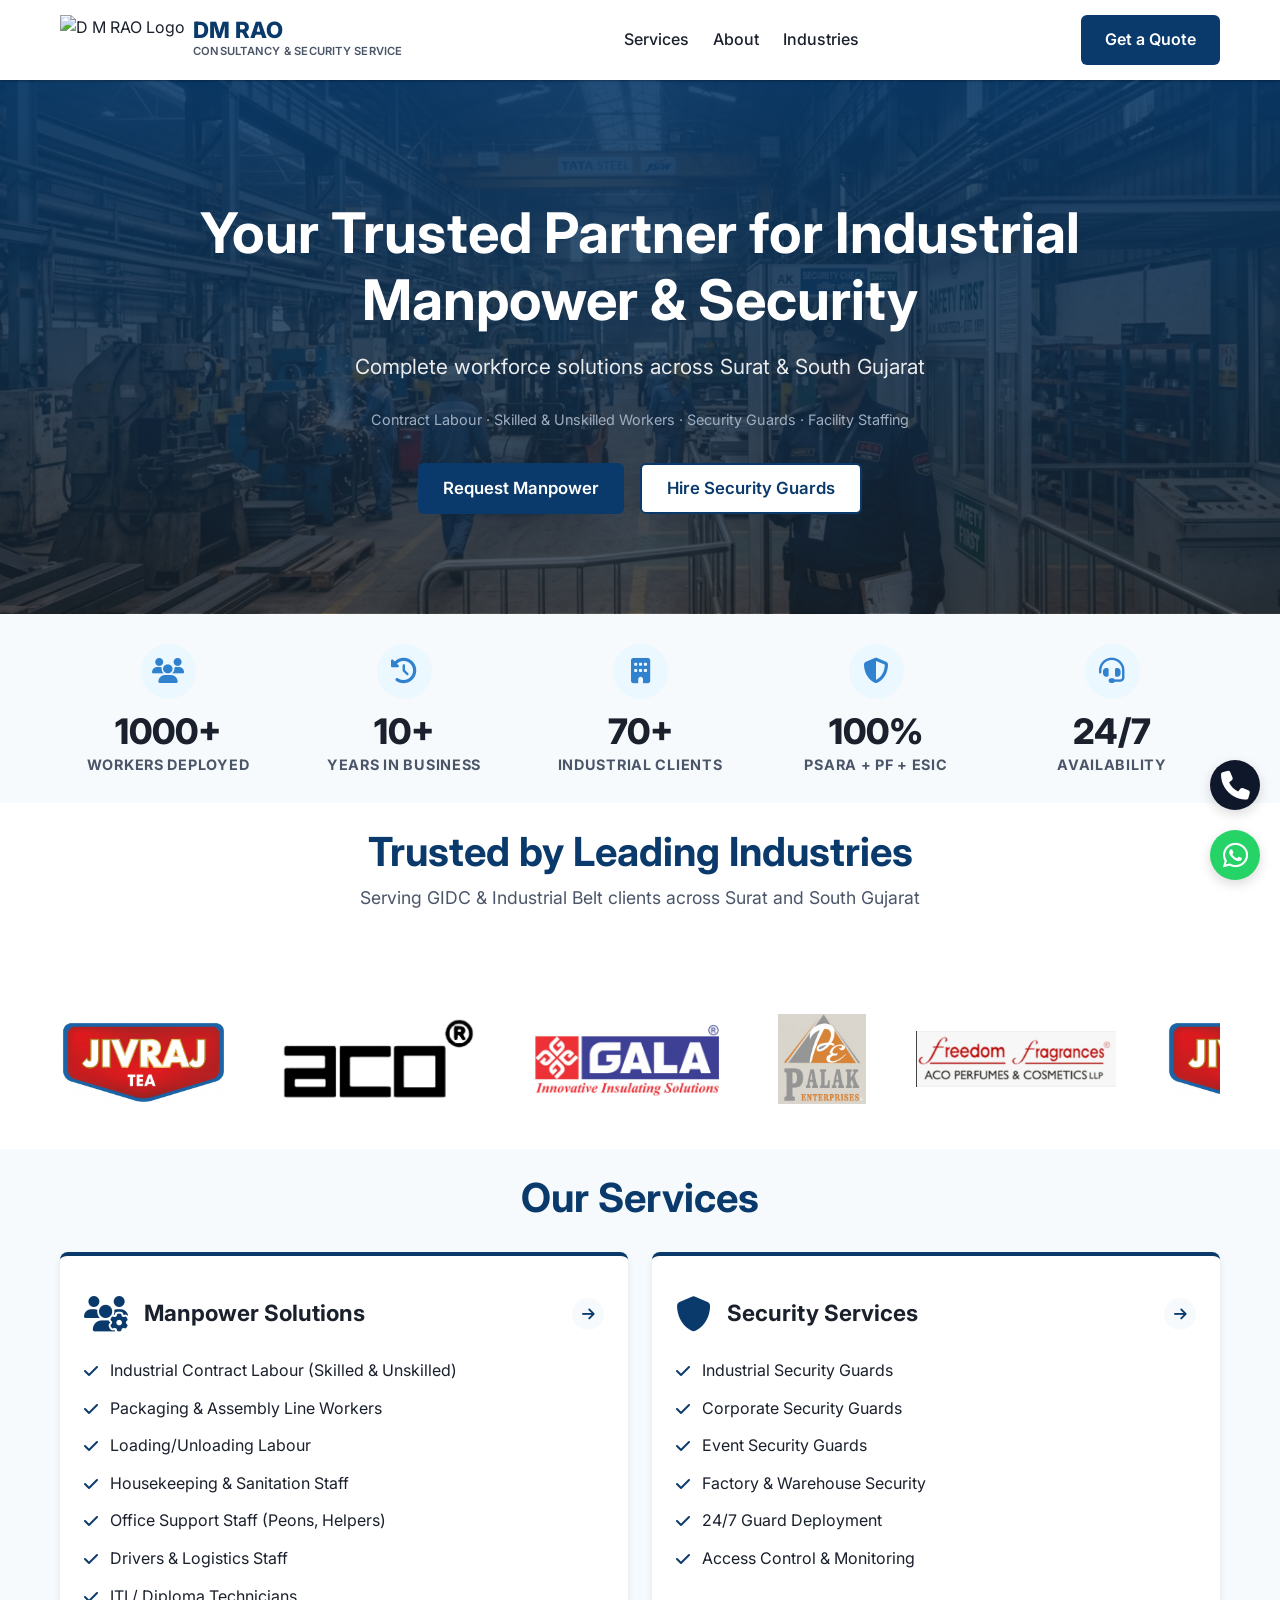
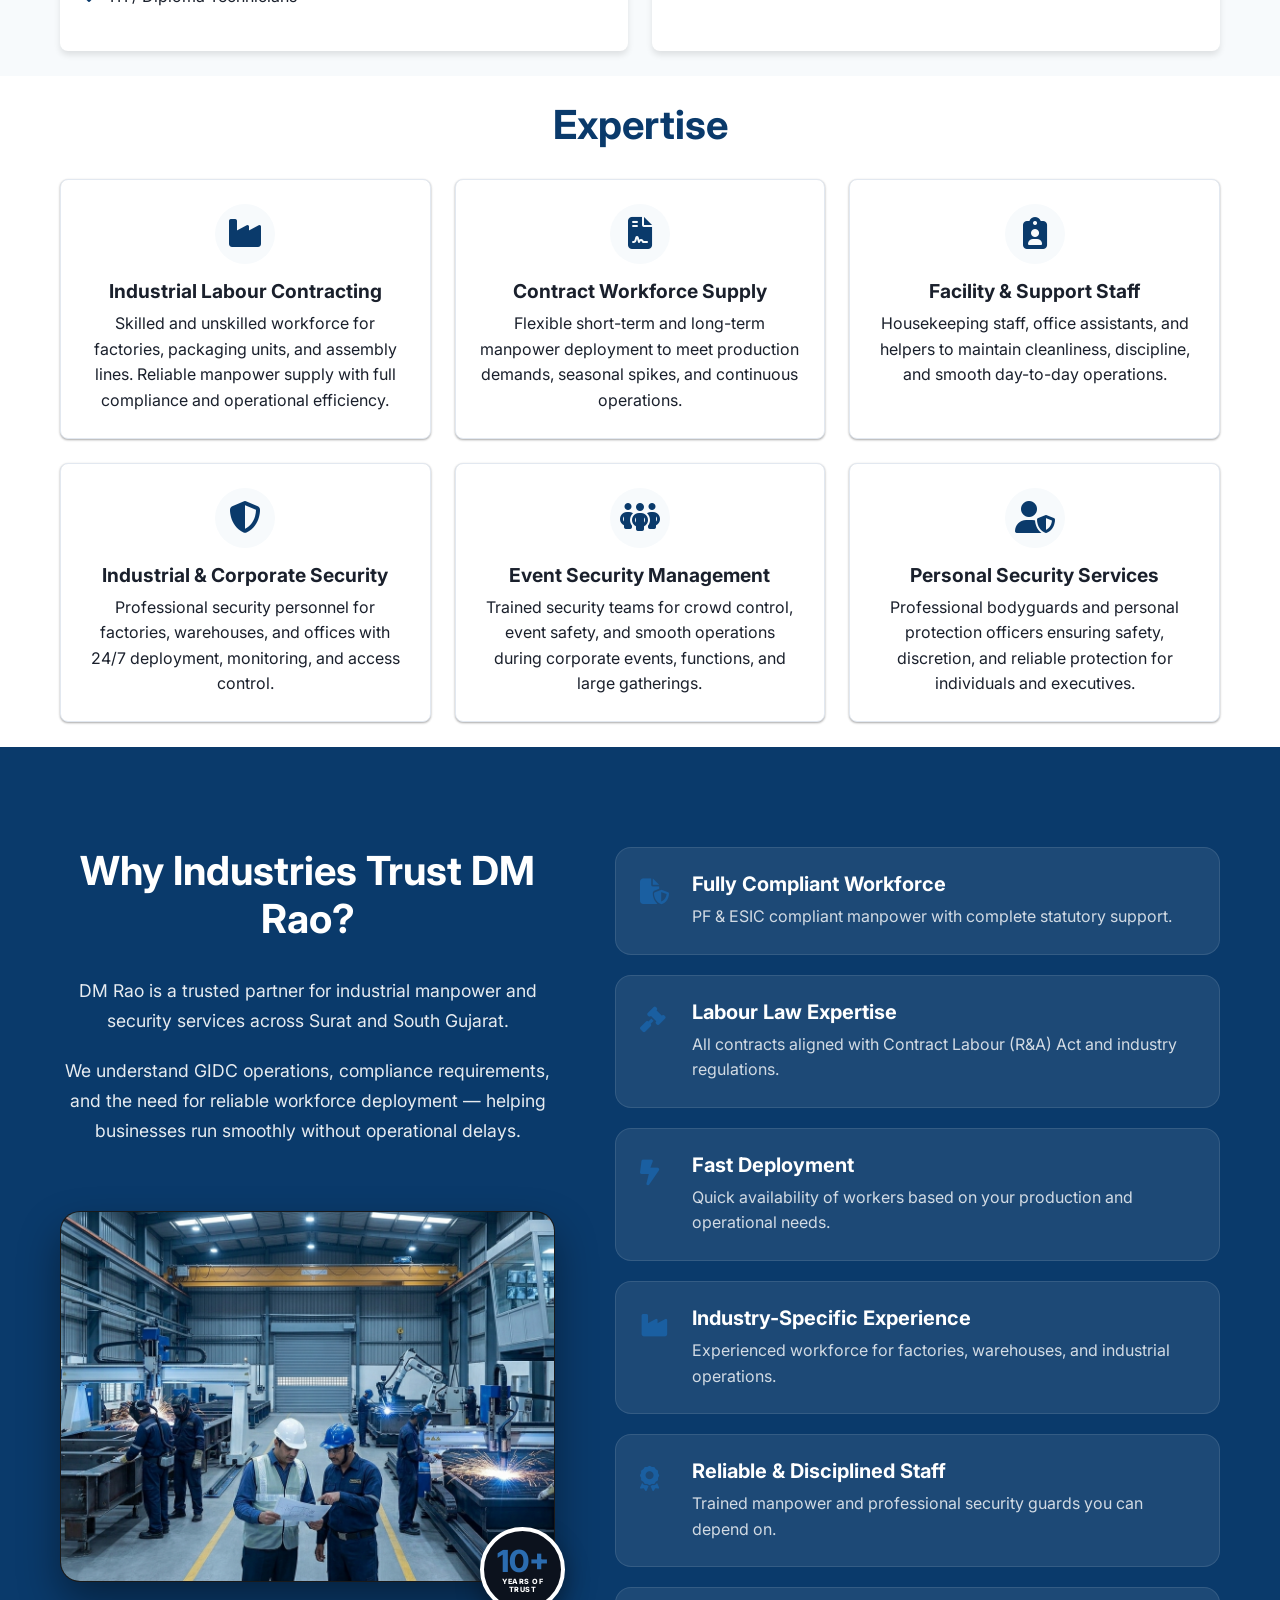
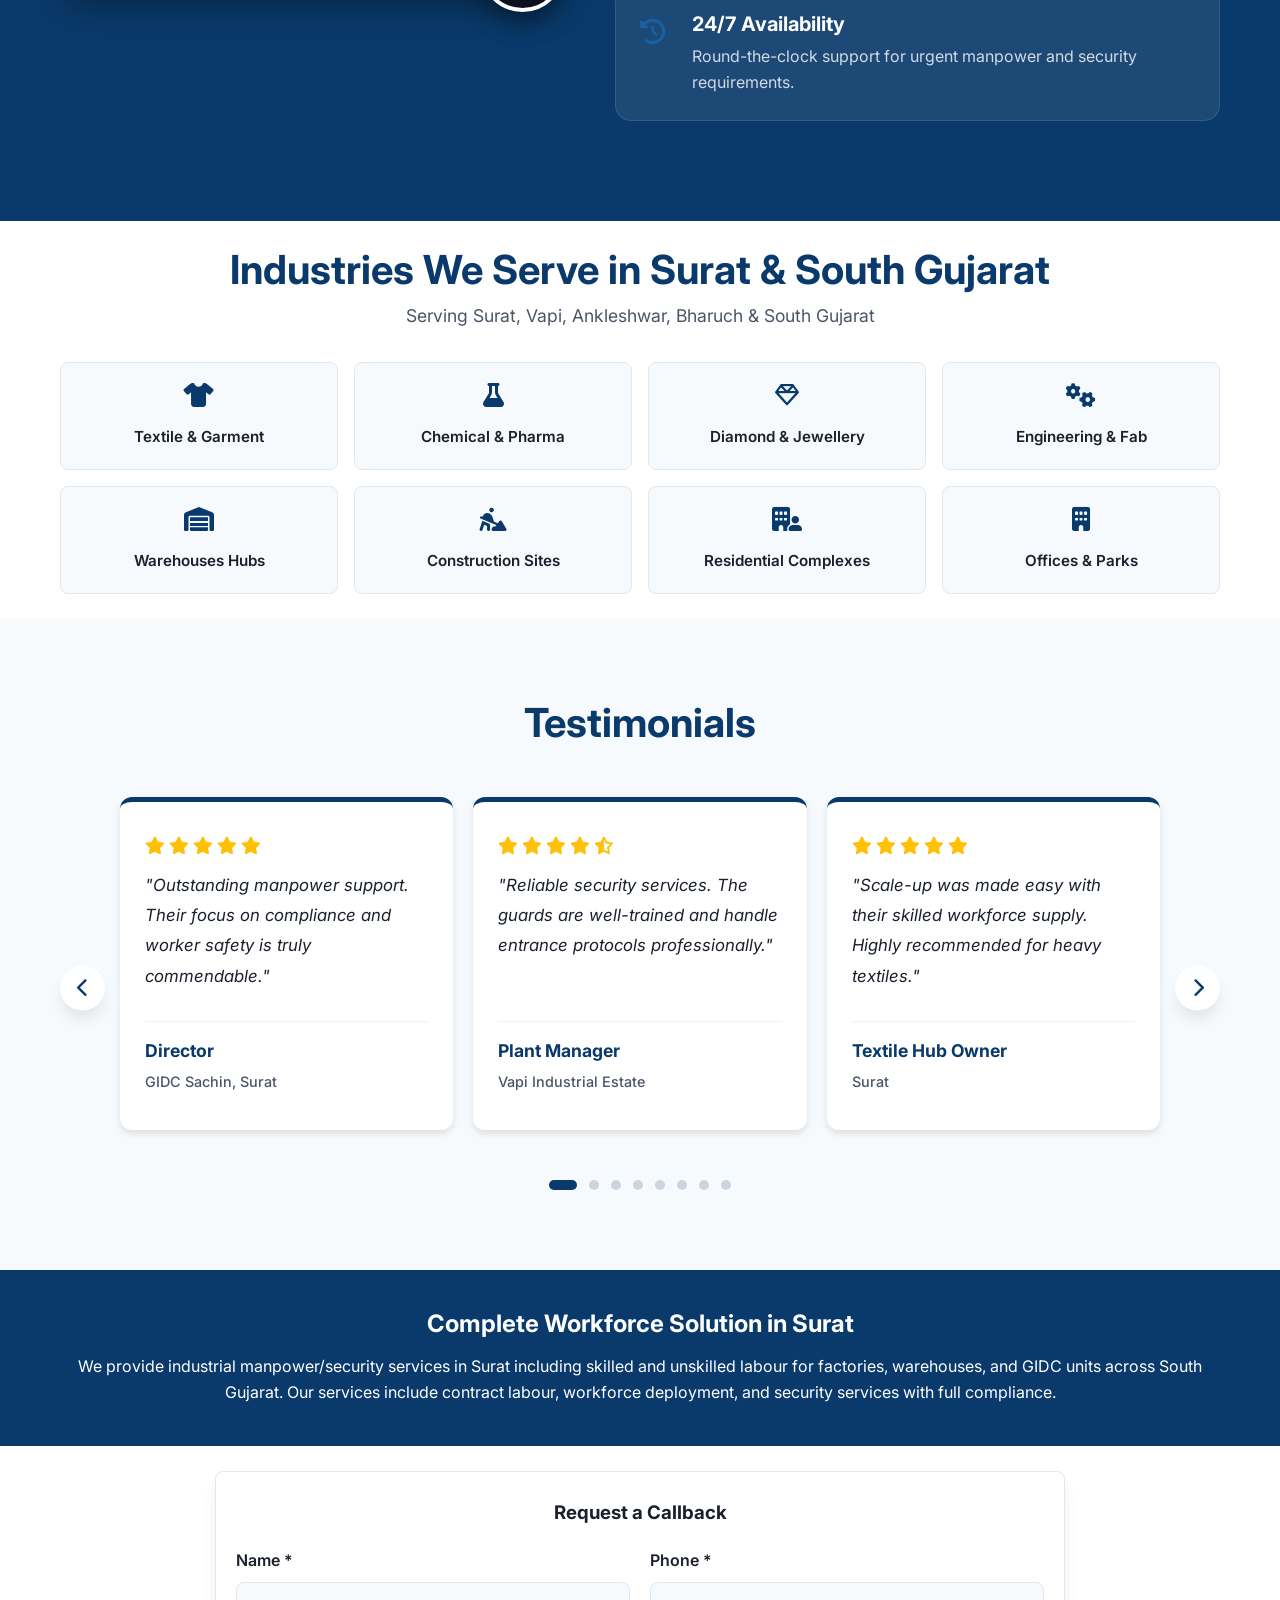
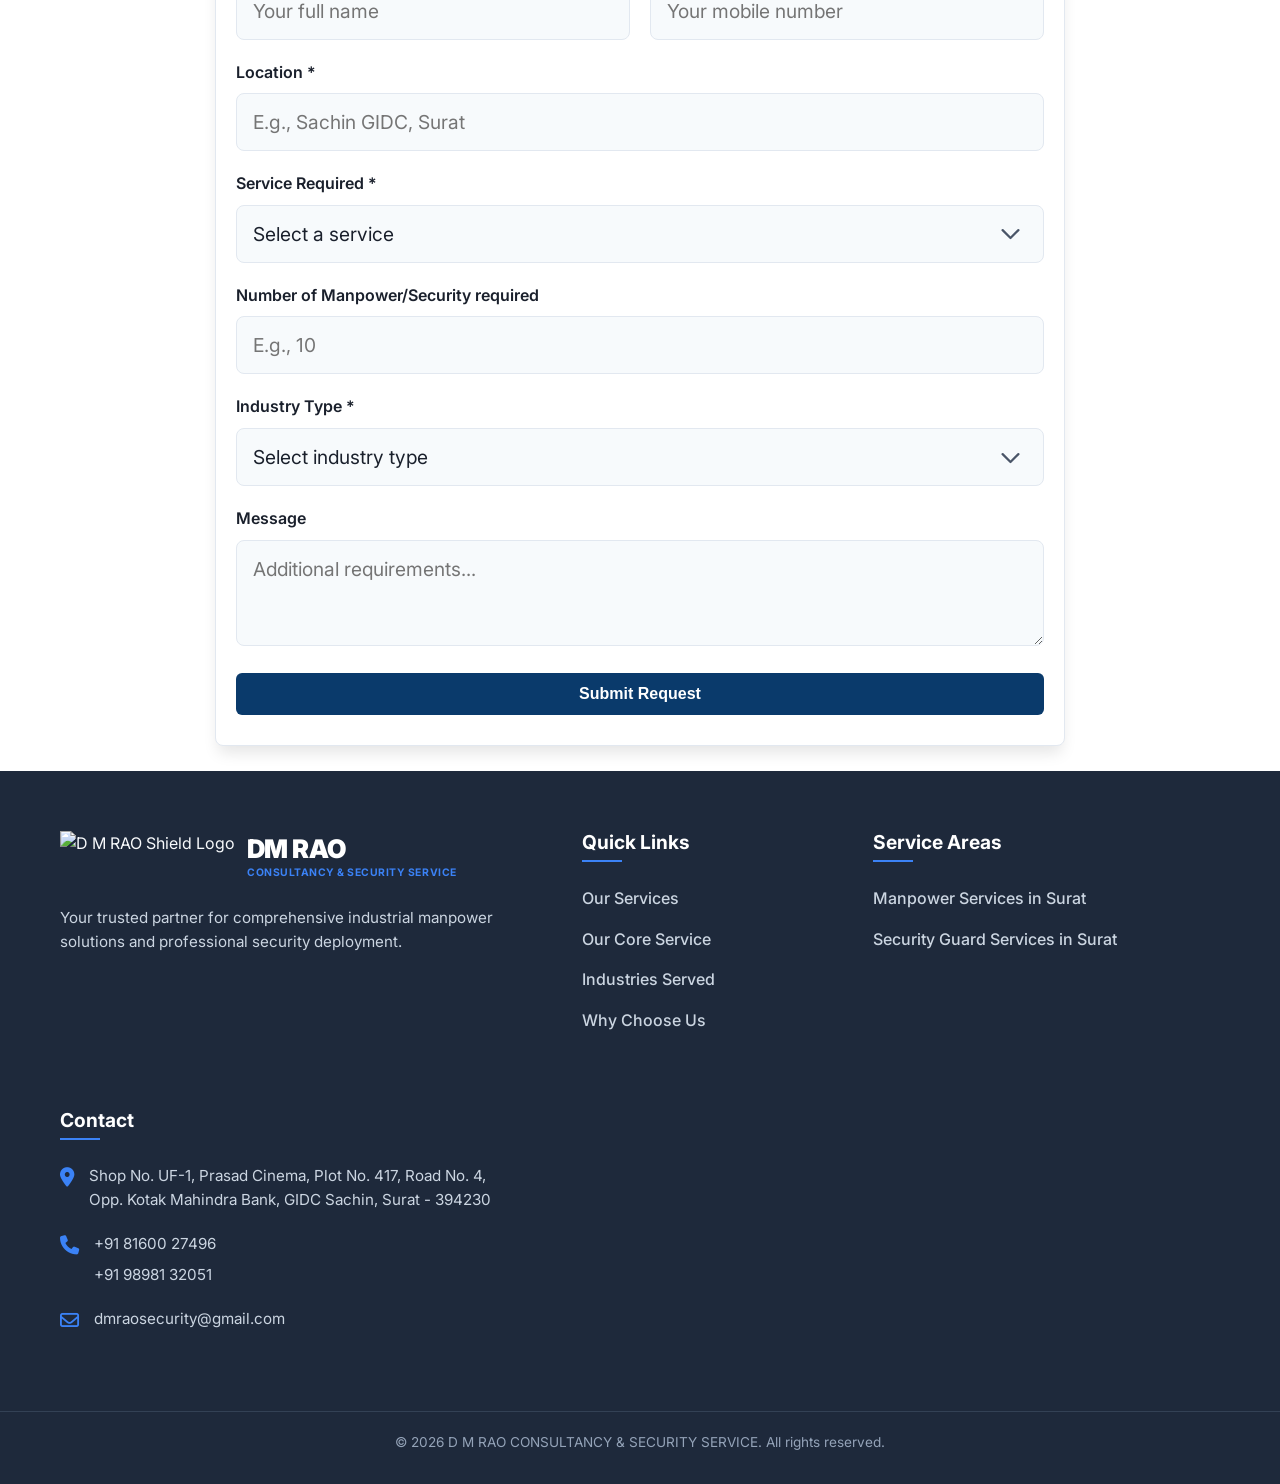
==== commit 2e65080c: "feat: add client assets and redesign site layout with marquee, updated footer, and floating action b" ====
--- a/security_manpower/index.html
+++ b/security_manpower/index.html
@@ -1,10 +1,14 @@
 <!DOCTYPE html>
 <html lang="en">
+
 <head>
     <meta charset="UTF-8">
     <meta name="viewport" content="width=device-width, initial-scale=1.0">
     <title>Manpower & Security Services in Surat | DM Rao Workforce Solutions</title>
-    <meta name="description" content="Trusted industrial manpower and security services in Surat & South Gujarat. 1000+ workers deployed. Get a quote today.">
+    <meta name="description"
+        content="Trusted industrial manpower and security services in Surat & South Gujarat. 1000+ workers deployed. Get a quote today.">
+    <!-- Favicon -->
+    <link rel="icon" type="image/png" href="assets/CompanyLogo.png">
     <!-- Google Fonts -->
     <link rel="preconnect" href="https://fonts.googleapis.com">
     <link rel="preconnect" href="https://fonts.gstatic.com" crossorigin>
@@ -13,12 +17,16 @@
     <link rel="stylesheet" href="https://cdnjs.cloudflare.com/ajax/libs/font-awesome/6.4.0/css/all.min.css">
     <link rel="stylesheet" href="styles.css">
 </head>
+
 <body>
     <header class="header">
         <div class="container header-container">
             <div class="logo">
-                <img src="assets/logo.png" alt="D M RAO CONSULTANCY & SECURITY SERVICE Logo" class="logo-img">
-                <span class="logo-text d-none-mobile">D M RAO </span>
+                <img src="assets/CompanyLogo.png" alt="D M RAO Logo" class="logo-img">
+                <div class="logo-text-container d-none-mobile">
+                    <span class="logo-title">DM RAO</span>
+                    <span class="logo-subtitle">CONSULTANCY & SECURITY SERVICE</span>
+                </div>
             </div>
             <nav class="desktop-nav">
                 <a href="#services">Services</a>
@@ -45,16 +53,18 @@
         <section class="hero">
             <div class="hero-overlay"></div>
             <div class="container hero-content">
-                <h1>Your Trusted Partner for Industrial Manpower & Security</h1>
-                <p class="subheadline">Complete workforce solutions across Surat & South Gujarat</p>
-                <div class="service-line">Contract Labour &middot; Skilled & Unskilled Workers &middot; Security Guards &middot; Facility Staffing</div>
+                <h1 class="animate-up">Your Trusted Partner for Industrial Manpower & Security</h1>
+                <p class="subheadline animate-up delay-1">Complete workforce solutions across Surat & South Gujarat</p>
+                <div class="service-line animate-up delay-1">Contract Labour &middot; Skilled & Unskilled Workers
+                    &middot; Security Guards
+                    &middot; Facility Staffing</div>
                 <!-- <div class="trust-badges-hero">
                     <span><i class="fa-solid fa-file-contract"></i> PSARLicensedA </span>
                     <span><i class="fa-solid fa-shield-halved"></i> PF & ESIC Compliant</span>
                     <span><i class="fa-solid fa-calendar-check"></i> 10+ Years</span>
                     <span><i class="fa-solid fa-users"></i> 1000+ Workers Deployed</span>
                 </div> -->
-                <div class="hero-buttons">
+                <div class="hero-buttons animate-up delay-3">
                     <a href="#contact" class="btn btn-primary btn-middle">Request Manpower</a>
                     <a href="#contact" class="btn btn-secondary btn-middle">Hire Security Guards</a>
                 </div>
@@ -103,10 +113,22 @@
         <section class="clients-section">
             <div class="container">
                 <h2 class="section-title text-center">Trusted by Leading Industries</h2>
-                <p class="text-center section-subtitle">Serving GIDC & Industrial Belt clients across Surat and South Gujarat</p>
-                <div class="clients-flex">
-                    <div class="client-logo">Gala Plastic</div>
-                    <div class="client-logo">Freedom Fragrance</div>
+                <p class="text-center section-subtitle">Serving GIDC & Industrial Belt clients across Surat and South
+                    Gujarat</p>
+                <div class="marquee-wrapper">
+                    <div class="clients-flex marquee">
+                        <img src="assets/Jivraj.png" alt="Jivraj Tea" class="client-logo-img">
+                        <img src="assets/aco.png" alt="aco" class="client-logo-img">
+                        <img src="assets/Gala.png" alt="Gala Innovative Insulating Solutions" class="client-logo-img">
+                        <img src="assets/palak.png" alt="Palak Enterprises" class="client-logo-img">
+                        <img src="assets/freedom.png" alt="Freedom Fragrances" class="client-logo-img">
+                        <!-- Duplicated for seamless loop -->
+                        <img src="assets/Jivraj.png" alt="Jivraj Tea" class="client-logo-img">
+                        <img src="assets/aco.png" alt="aco" class="client-logo-img">
+                        <img src="assets/Gala.png" alt="Gala Innovative Insulating Solutions" class="client-logo-img">
+                        <img src="assets/palak.png" alt="Palak Enterprises" class="client-logo-img">
+                        <img src="assets/freedom.png" alt="Freedom Fragrances" class="client-logo-img">
+                    </div>
                 </div>
             </div>
         </section>
@@ -116,22 +138,40 @@
             <div class="container">
                 <h2 class="section-title text-center">Our Services</h2>
                 <div class="services-grid">
-                    <div class="service-card">
-                        <div class="service-icon"><i class="fa-solid fa-users-gear"></i></div>
-                        <h3>Manpower Solutions</h3>
+                    <a href="manpower-services-surat.html" class="service-card" style="text-decoration: none; color: inherit; display: block;">
+                        <div class="card-header">
+                            <div class="card-header-left">
+                                <div class="service-icon"><i class="fa-solid fa-users-gear"></i></div>
+                                <div class="service-title-wrapper">
+                                    <h3>Manpower Solutions</h3>
+                                    <!-- <span class="service-click-hint">View Details</span> -->
+                                </div>
+                            </div>
+                            <div class="service-arrow"><i class="fa-solid fa-arrow-right"></i></div>
+                        </div>
                         <ul class="service-list">
-                            <li><i class="fa-solid fa-check text-primary"></i> Industrial Contract Labour (Skilled & Unskilled)</li>
+                            <li><i class="fa-solid fa-check text-primary"></i> Industrial Contract Labour (Skilled &
+                                Unskilled)</li>
                             <li><i class="fa-solid fa-check text-primary"></i> Packaging & Assembly Line Workers</li>
                             <li><i class="fa-solid fa-check text-primary"></i> Loading/Unloading Labour</li>
                             <li><i class="fa-solid fa-check text-primary"></i> Housekeeping & Sanitation Staff</li>
-                            <li><i class="fa-solid fa-check text-primary"></i> Office Support Staff (Peons, Helpers)</li>
+                            <li><i class="fa-solid fa-check text-primary"></i> Office Support Staff (Peons, Helpers)
+                            </li>
                             <li><i class="fa-solid fa-check text-primary"></i> Drivers & Logistics Staff</li>
                             <li><i class="fa-solid fa-check text-primary"></i> ITI / Diploma Technicians</li>
                         </ul>
-                    </div>
-                    <div class="service-card">
-                        <div class="service-icon"><i class="fa-solid fa-shield"></i></div>
-                        <h3>Security Services</h3>
+                    </a>
+                    <a href="security-guard-services-surat.html" class="service-card" style="text-decoration: none; color: inherit; display: block;">
+                        <div class="card-header">
+                            <div class="card-header-left">
+                                <div class="service-icon"><i class="fa-solid fa-shield"></i></div>
+                                <div class="service-title-wrapper">
+                                    <h3>Security Services</h3>
+                                    <!-- <span class="service-click-hint">View Details</span> -->
+                                </div>
+                            </div>
+                            <div class="service-arrow"><i class="fa-solid fa-arrow-right"></i></div>
+                        </div>
                         <ul class="service-list">
                             <li><i class="fa-solid fa-check text-primary"></i> Industrial Security Guards</li>
                             <li><i class="fa-solid fa-check text-primary"></i> Corporate Security Guards</li>
@@ -140,51 +180,138 @@
                             <li><i class="fa-solid fa-check text-primary"></i> 24/7 Guard Deployment</li>
                             <li><i class="fa-solid fa-check text-primary"></i> Access Control & Monitoring</li>
                         </ul>
-                    </div>
-                </div>
-            </div>
-        </section>
-
-        <!-- Our Expertise -->
-        <section class="expertise-section">
-            <div class="container">
-                <h2 class="section-title text-center">Our Expertise</h2>
+                    </a>
+                </div>
+            </div>
+        </section>
+
+        <!-- Our Core Services -->
+        <section id="expertise-section" class="expertise-section">
+            <div class="container">
+                <h2 class="section-title text-center">Expertise</h2>
                 <div class="expertise-grid">
                     <div class="expertise-card">
                         <div class="expertise-icon"><i class="fa-solid fa-industry"></i></div>
                         <h4>Industrial Labour Contracting</h4>
+                        <p>Skilled and unskilled workforce for factories, packaging units, and assembly lines. Reliable
+                            manpower supply with full compliance and operational efficiency.</p>
                     </div>
                     <div class="expertise-card">
-                        <div class="expertise-icon"><i class="fa-solid fa-file-signature"></i></div>
+                        <div class="expertise-icon"><i class="fa-solid fa-file-contract"></i></div>
                         <h4>Contract Workforce Supply</h4>
-                        <p class="small-text">(Short-term / Long-term)</p>
+                        <p>Flexible short-term and long-term manpower deployment to meet production demands, seasonal
+                            spikes, and continuous operations.</p>
                     </div>
                     <div class="expertise-card">
-                        <div class="expertise-icon"><i class="fa-solid fa-broom"></i></div>
-                        <h4>Facility Staffing</h4>
-                        <p class="small-text">(Peons, Cleaners)</p>
-                    </div>
-                </div>
-            </div>
-        </section>
-
-        <!-- Why Choose Us -->
-        <section id="about" class="about-section bg-light">
-            <div class="container">
-                <div class="about-grid">
-                    <div class="about-image">
-                        <img src="assets/director.jpg" alt="D. Mukund Rao, Director" class="director-img rounded-shadow">
-                    </div>
-                    <div class="about-content">
-                        <h2 class="section-title">Why Choose Us</h2>
-                        <p class="about-text">Under the leadership of <strong>D. Mukund Rao</strong>, DM RAO CONSULTANCY & SECURITY SERVICE has become one of Surat's most reliable names in industrial manpower supply and security services.</p>
-                        <p class="about-text">We understand the demands of GIDC and industrial belt operations — from contract labour compliance to 24/7 guard deployment.</p>
-                        <ul class="about-list">
-                            <li><i class="fa-solid fa-circle-check text-primary"></i> PF & ESIC Compliant</li>
-                            <li><i class="fa-solid fa-circle-check text-primary"></i> Labour Law Compliant (Contract Labour Act)</li>
-                            <li><i class="fa-solid fa-circle-check text-primary"></i> Reliable Workforce Deployment</li>
-                            <li><i class="fa-solid fa-circle-check text-primary"></i> 24/7 Availability</li>
-                        </ul>
+                        <div class="expertise-icon"><i class="fa-solid fa-clipboard-user"></i></div>
+                        <h4>Facility & Support Staff</h4>
+                        <p>Housekeeping staff, office assistants, and helpers to maintain cleanliness, discipline, and
+                            smooth day-to-day operations.</p>
+                    </div>
+                    <div class="expertise-card">
+                        <div class="expertise-icon"><i class="fa-solid fa-shield-halved"></i></div>
+                        <h4>Industrial & Corporate Security</h4>
+                        <p>Professional security personnel for factories, warehouses, and offices with 24/7 deployment,
+                            monitoring, and access control.</p>
+                    </div>
+                    <div class="expertise-card">
+                        <div class="expertise-icon"><i class="fa-solid fa-people-group"></i></div>
+                        <h4>Event Security Management</h4>
+                        <p>Trained security teams for crowd control, event safety, and smooth operations during
+                            corporate events, functions, and large gatherings.</p>
+                    </div>
+                    <div class="expertise-card">
+                        <div class="expertise-icon"><i class="fa-solid fa-user-shield"></i></div>
+                        <h4>Personal Security Services</h4>
+                        <p>Professional bodyguards and personal protection officers ensuring safety, discretion, and
+                            reliable protection for individuals and executives.</p>
+                    </div>
+                </div>
+            </div>
+        </section>
+
+        <!-- Why Industries Trust DM Rao -->
+        <section id="about" class="about-section-modern">
+            <div class="container">
+                <div class="about-grid-modern">
+                    <div class="about-left-pane">
+                        <h2 class="section-title text-white text-center">Why Industries Trust DM Rao?</h2>
+                        <div class="about-intro-text text-center">
+                            <p>DM Rao is a trusted partner for industrial manpower and security services across Surat
+                                and South Gujarat.</p>
+                            <p>We understand GIDC operations, compliance requirements, and the need for reliable
+                                workforce deployment — helping businesses run smoothly without operational delays.</p>
+                        </div>
+                        <div class="about-image-container">
+                            <div class="slideshow">
+                                <img src="assets/Mechindustries.png" alt="Mechanical Industries" class="about-display-img active">
+                                <img src="assets/Ship.png" alt="Maritime Services" class="about-display-img">
+                                <img src="assets/textile.png" alt="Textile Industry" class="about-display-img">
+                                <img src="assets/Warehouse.png" alt="Warehouse Management" class="about-display-img">
+                                <img src="assets/Residence.png" alt="Residential Security" class="about-display-img">
+                                <img src="assets/chemical.png" alt="Chemical Industry" class="about-display-img">
+                                <img src="assets/industrial_cinematic_hero.png" alt="Industrial Solutions" class="about-display-img">
+                            </div>
+                            <div class="trust-badge">
+                                <div class="trust-badge-content">
+                                    <span class="trust-number">10+</span>
+                                    <span class="trust-text">YEARS OF<br>TRUST</span>
+                                </div>
+                            </div>
+                        </div>
+                    </div>
+
+                    <div class="about-right-pane">
+                        <div class="features-stack">
+                            <div class="feature-item">
+                                <div class="feature-icon-box"><i class="fa-solid fa-file-shield"></i></div>
+                                <div class="feature-text-box">
+                                    <h4>Fully Compliant Workforce</h4>
+                                    <p>PF & ESIC compliant manpower with complete statutory support.</p>
+                                </div>
+                            </div>
+
+                            <div class="feature-item">
+                                <div class="feature-icon-box"><i class="fa-solid fa-gavel"></i></div>
+                                <div class="feature-text-box">
+                                    <h4>Labour Law Expertise</h4>
+                                    <p>All contracts aligned with Contract Labour (R&A) Act and industry regulations.
+                                    </p>
+                                </div>
+                            </div>
+
+                            <div class="feature-item">
+                                <div class="feature-icon-box"><i class="fa-solid fa-bolt-lightning"></i></div>
+                                <div class="feature-text-box">
+                                    <h4>Fast Deployment</h4>
+                                    <p>Quick availability of workers based on your production and operational needs.</p>
+                                </div>
+                            </div>
+
+                            <div class="feature-item">
+                                <div class="feature-icon-box"><i class="fa-solid fa-industry"></i></div>
+                                <div class="feature-text-box">
+                                    <h4>Industry-Specific Experience</h4>
+                                    <p>Experienced workforce for factories, warehouses, and industrial operations.</p>
+                                </div>
+                            </div>
+
+                            <div class="feature-item">
+                                <div class="feature-icon-box"><i class="fa-solid fa-award"></i></div>
+                                <div class="feature-text-box">
+                                    <h4>Reliable & Disciplined Staff</h4>
+                                    <p>Trained manpower and professional security guards you can depend on.</p>
+                                </div>
+                            </div>
+
+                            <div class="feature-item">
+                                <div class="feature-icon-box"><i class="fa-solid fa-clock-rotate-left"></i></div>
+                                <div class="feature-text-box">
+                                    <h4>24/7 Availability</h4>
+                                    <p>Round-the-clock support for urgent manpower and security requirements.</p>
+                                </div>
+                            </div>
+                        </div>
                     </div>
                 </div>
             </div>
@@ -194,7 +321,8 @@
         <section id="industries" class="industries-section">
             <div class="container">
                 <h2 class="section-title text-center">Industries We Serve in Surat & South Gujarat</h2>
-                <p class="text-center section-subtitle mb-4">Serving Surat, Vapi, Ankleshwar, Bharuch & South Gujarat</p>
+                <p class="text-center section-subtitle mb-4">Serving Surat, Vapi, Ankleshwar, Bharuch & South Gujarat
+                </p>
                 <div class="industries-grid">
                     <div class="industry-card"><i class="fa-solid fa-shirt"></i> Textile & Garment</div>
                     <div class="industry-card"><i class="fa-solid fa-flask"></i> Chemical & Pharma</div>
@@ -211,18 +339,175 @@
         <!-- Testimonials -->
         <section class="testimonials-section bg-light">
             <div class="container">
-                <h2 class="section-title text-center">What Our Clients Say</h2>
-                <div class="testimonials-grid">
-                    <div class="testimonial-card">
-                        <div class="quote-icon"><i class="fa-solid fa-quote-left"></i></div>
-                        <p class="testimonial-text">"Reliable manpower supply with proper compliance. Helped us scale operations smoothly."</p>
-                        <div class="testimonial-author">— Factory Owner, Surat</div>
-                    </div>
-                    <div class="testimonial-card">
-                        <div class="quote-icon"><i class="fa-solid fa-quote-left"></i></div>
-                        <p class="testimonial-text">"Their security services are top-notch. The guards are punctual and highly professional."</p>
-                        <div class="testimonial-author">— Warehouse Manager, GIDC</div>
-                    </div>
+                <h2 class="section-title text-center">Testimonials</h2>
+                <div class="testimonials-slider-container">
+                    <button class="slider-btn prev-btn" id="prevBtn"><i class="fa-solid fa-chevron-left"></i></button>
+                    <div class="testimonials-wrapper">
+                        <div class="testimonials-track" id="testimonialTrack">
+                            <!-- 1 -->
+                            <div class="testimonial-card">
+                                <div class="testimonial-content">
+                                    <div class="rating">
+                                        <i class="fa-solid fa-star"></i><i class="fa-solid fa-star"></i><i
+                                            class="fa-solid fa-star"></i><i class="fa-solid fa-star"></i><i
+                                            class="fa-solid fa-star"></i>
+                                    </div>
+                                    <p class="testimonial-text">"Outstanding manpower support. Their focus on compliance
+                                        and worker safety is truly commendable."</p>
+                                    <div class="testimonial-author">
+                                        <strong>Director</strong>
+                                        <span>GIDC Sachin, Surat</span>
+                                    </div>
+                                </div>
+                            </div>
+                            <!-- 2 -->
+                            <div class="testimonial-card">
+                                <div class="testimonial-content">
+                                    <div class="rating">
+                                        <i class="fa-solid fa-star"></i><i class="fa-solid fa-star"></i><i
+                                            class="fa-solid fa-star"></i><i class="fa-solid fa-star"></i><i
+                                            class="fa-solid fa-star-half-stroke"></i>
+                                    </div>
+                                    <p class="testimonial-text">"Reliable security services. The guards are well-trained
+                                        and handle entrance protocols professionally."</p>
+                                    <div class="testimonial-author">
+                                        <strong>Plant Manager</strong>
+                                        <span>Vapi Industrial Estate</span>
+                                    </div>
+                                </div>
+                            </div>
+                            <!-- 3 -->
+                            <div class="testimonial-card">
+                                <div class="testimonial-content">
+                                    <div class="rating">
+                                        <i class="fa-solid fa-star"></i><i class="fa-solid fa-star"></i><i
+                                            class="fa-solid fa-star"></i><i class="fa-solid fa-star"></i><i
+                                            class="fa-solid fa-star"></i>
+                                    </div>
+                                    <p class="testimonial-text">"Scale-up was made easy with their skilled workforce
+                                        supply. Highly recommended for heavy textiles."</p>
+                                    <div class="testimonial-author">
+                                        <strong>Textile Hub Owner</strong>
+                                        <span>Surat</span>
+                                    </div>
+                                </div>
+                            </div>
+                            <!-- 4 -->
+                            <div class="testimonial-card">
+                                <div class="testimonial-content">
+                                    <div class="rating">
+                                        <i class="fa-solid fa-star"></i><i class="fa-solid fa-star"></i><i
+                                            class="fa-solid fa-star"></i><i class="fa-solid fa-star"></i><i
+                                            class="fa-solid fa-star"></i>
+                                    </div>
+                                    <p class="testimonial-text">"Prompt response and disciplined staff. Their 24/7
+                                        availability is a game changer for our unit."</p>
+                                    <div class="testimonial-author">
+                                        <strong>Operations Head</strong>
+                                        <span>Ankleshwar GIDC</span>
+                                    </div>
+                                </div>
+                            </div>
+                            <!-- 5 -->
+                            <div class="testimonial-card">
+                                <div class="testimonial-content">
+                                    <div class="rating">
+                                        <i class="fa-solid fa-star"></i><i class="fa-solid fa-star"></i><i
+                                            class="fa-solid fa-star"></i><i class="fa-solid fa-star"></i><i
+                                            class="fa-solid fa-star-half-stroke"></i>
+                                    </div>
+                                    <p class="testimonial-text">"Very professional approach towards labour management
+                                        and government compliances."</p>
+                                    <div class="testimonial-author">
+                                        <strong>HR Manager</strong>
+                                        <span>Mundra</span>
+                                    </div>
+                                </div>
+                            </div>
+                            <!-- 6 -->
+                            <div class="testimonial-card">
+                                <div class="testimonial-content">
+                                    <div class="rating">
+                                        <i class="fa-solid fa-star"></i><i class="fa-solid fa-star"></i><i
+                                            class="fa-solid fa-star"></i><i class="fa-solid fa-star"></i><i
+                                            class="fa-solid fa-star"></i>
+                                    </div>
+                                    <p class="testimonial-text">"DM RAO team is very proactive. They provide the best
+                                        security guards for corporate events."</p>
+                                    <div class="testimonial-author">
+                                        <strong>Event Coordinator</strong>
+                                        <span>Surat Hub</span>
+                                    </div>
+                                </div>
+                            </div>
+                            <!-- 7 -->
+                            <div class="testimonial-card">
+                                <div class="testimonial-content">
+                                    <div class="rating">
+                                        <i class="fa-solid fa-star"></i><i class="fa-solid fa-star"></i><i
+                                            class="fa-solid fa-star"></i><i class="fa-solid fa-star"></i><i
+                                            class="fa-solid fa-star"></i>
+                                    </div>
+                                    <p class="testimonial-text">"Best labour contractor in Surat. They handle PF, ESIC
+                                        and other legalities perfectly."</p>
+                                    <div class="testimonial-author">
+                                        <strong>Industry Owner</strong>
+                                        <span>Pandesara GIDC</span>
+                                    </div>
+                                </div>
+                            </div>
+                            <!-- 8 -->
+                            <div class="testimonial-card">
+                                <div class="testimonial-content">
+                                    <div class="rating">
+                                        <i class="fa-solid fa-star"></i><i class="fa-solid fa-star"></i><i
+                                            class="fa-solid fa-star"></i><i class="fa-solid fa-star"></i><i
+                                            class="fa-solid fa-star-half-stroke"></i>
+                                    </div>
+                                    <p class="testimonial-text">"Efficient and trustworthy. Their workforce is
+                                        well-behaved and technically sound."</p>
+                                    <div class="testimonial-author">
+                                        <strong>Project Manager</strong>
+                                        <span>Dahej SEZ</span>
+                                    </div>
+                                </div>
+                            </div>
+                            <!-- 9 -->
+                            <div class="testimonial-card">
+                                <div class="testimonial-content">
+                                    <div class="rating">
+                                        <i class="fa-solid fa-star"></i><i class="fa-solid fa-star"></i><i
+                                            class="fa-solid fa-star"></i><i class="fa-solid fa-star"></i><i
+                                            class="fa-solid fa-star"></i>
+                                    </div>
+                                    <p class="testimonial-text">"They have been our primary security partner for 5
+                                        years. Great consistency."</p>
+                                    <div class="testimonial-author">
+                                        <strong>Estate Head</strong>
+                                        <span>South Gujarat Belt</span>
+                                    </div>
+                                </div>
+                            </div>
+                            <!-- 10 -->
+                            <div class="testimonial-card">
+                                <div class="testimonial-content">
+                                    <div class="rating">
+                                        <i class="fa-solid fa-star"></i><i class="fa-solid fa-star"></i><i
+                                            class="fa-solid fa-star"></i><i class="fa-solid fa-star"></i><i
+                                            class="fa-solid fa-star"></i>
+                                    </div>
+                                    <p class="testimonial-text">"High-quality guarding services and excellent customer
+                                        support. Always available."</p>
+                                    <div class="testimonial-author">
+                                        <strong>Logistics Head</strong>
+                                        <span>Hazira</span>
+                                    </div>
+                                </div>
+                            </div>
+                        </div>
+                    </div>
+                    <button class="slider-btn next-btn" id="nextBtn"><i class="fa-solid fa-chevron-right"></i></button>
+                    <div class="slider-dots" id="sliderDots"></div>
                 </div>
             </div>
         </section>
@@ -231,8 +516,11 @@
         <section class="seo-section">
             <div class="container">
                 <div class="seo-card text-center">
-                    <h2>Manpower Services in Surat</h2>
-                    <p class="mt-2">We provide industrial manpower services in Surat including skilled and unskilled labour for factories, warehouses, and GIDC units across South Gujarat. Our services include contract labour, workforce deployment, and security services with full compliance.</p>
+                    <h2>Complete Workforce Solution in Surat</h2>
+                    <p class="mt-2">We provide industrial manpower/security services in Surat including skilled and
+                        unskilled
+                        labour for factories, warehouses, and GIDC units across South Gujarat. Our services include
+                        contract labour, workforce deployment, and security services with full compliance.</p>
                 </div>
             </div>
         </section>
@@ -240,40 +528,24 @@
         <!-- Final CTA & Contact Form -->
         <section id="contact" class="contact-section">
             <div class="container">
-                <div class="contact-grid">
-                    <div class="contact-info">
-                        <h2 class="section-title">Need Reliable Manpower or Security?</h2>
-                        <p class="contact-subtitle">Response within 30 minutes</p>
-                        <div class="contact-buttons-vertical mb-4">
-                            <!-- Update WhatsApp number later -->
-                            <a href="https://wa.me/919999999999" target="_blank" class="btn btn-whatsapp btn-full"><i class="fa-brands fa-whatsapp"></i> WhatsApp Now</a>
-                        </div>
-                        <div class="contact-details mt-4">
-                            <div class="contact-item">
-                                <i class="fa-solid fa-location-dot"></i>
-                                <span>Surat, Gujarat, India</span>
-                            </div>
-                            <div class="contact-item">
-                                <i class="fa-solid fa-envelope"></i>
-                                <span>info@dmrao.in (Example)</span>
-                            </div>
-                        </div>
-                    </div>
-                    
+                <div class="contact-form-wrapper">
                     <div class="contact-form-container" id="contactForm">
-                        <h3 class="form-title mb-3">Request a Callback</h3>
+                        <h3 class="form-title mb-4 text-center">Request a Callback</h3>
                         <form id="dmRaoForm" class="dmrao-form">
-                            <div class="form-group">
-                                <label for="name">Name *</label>
-                                <input type="text" id="name" name="name" required placeholder="Your full name">
-                            </div>
-                            <div class="form-group">
-                                <label for="phone">Phone *</label>
-                                <input type="tel" id="phone" name="phone" required placeholder="Your mobile number">
+                            <div class="form-row">
+                                <div class="form-group">
+                                    <label for="name">Name *</label>
+                                    <input type="text" id="name" name="name" required placeholder="Your full name">
+                                </div>
+                                <div class="form-group">
+                                    <label for="phone">Phone *</label>
+                                    <input type="tel" id="phone" name="phone" required placeholder="Your mobile number">
+                                </div>
                             </div>
                             <div class="form-group">
                                 <label for="location">Location *</label>
-                                <input type="text" id="location" name="location" required placeholder="E.g., Sachin GIDC, Surat">
+                                <input type="text" id="location" name="location" required
+                                    placeholder="E.g., Sachin GIDC, Surat">
                             </div>
                             <div class="form-group">
                                 <label for="serviceRequired">Service Required *</label>
@@ -289,12 +561,26 @@
                                 <input type="number" id="numberRequired" name="numberRequired" placeholder="E.g., 10">
                             </div>
                             <div class="form-group">
-                                <label for="industryType">Industry Type</label>
-                                <input type="text" id="industryType" name="industryType" placeholder="E.g., Textile, Pharma">
+                                <label for="industryType">Industry Type *</label>
+                                <select id="industryType" name="industryType" required>
+                                    <option value="">Select industry type</option>
+                                    <option value="Textile">Textile & Garment</option>
+                                    <option value="Chemical">Chemical & Pharma</option>
+                                    <option value="Diamond">Diamond & Jewellery</option>
+                                    <option value="Engineering">Engineering & Fab</option>
+                                    <option value="Warehouses">Warehouses Hubs</option>
+                                    <option value="Construction">Construction Sites</option>
+                                    <option value="Residential">Residential Complexes</option>
+                                    <option value="Offices">Offices & Parks</option>
+                                    <option value="Residential">Event Security</option>
+                                    <option value="Offices">Perosnal Secuirty</option>
+                                    <option value="Other">Other</option>
+                                </select>
                             </div>
                             <div class="form-group">
                                 <label for="message">Message</label>
-                                <textarea id="message" name="message" rows="3" placeholder="Additional requirements..."></textarea>
+                                <textarea id="message" name="message" rows="3"
+                                    placeholder="Additional requirements..."></textarea>
                             </div>
                             <button type="submit" class="btn btn-primary btn-full submit-btn" id="submitBtn">
                                 <span>Submit Request</span>
@@ -304,42 +590,81 @@
                                 <i class="fa-solid fa-circle-check"></i> Thanks! We will contact you shortly.
                             </div>
                             <div id="formError" class="form-message error d-none mt-2">
-                                <i class="fa-solid fa-circle-exclamation"></i> Something went wrong. Please try again or call us.
-                            </div>
-                        </form>
-                    </div>
-                </div>
-            </div>
+                                <i class="fa-solid fa-circle-exclamation"></i> Something went wrong. Please try again or
+                                call us.
+                            </div>
         </section>
     </main>
 
-    <!-- Footer -->
-    <footer class="footer pb-mobile">
-        <div class="container text-center">
-            <div class="footer-logo mb-2">
-                <img src="assets/logo.png" alt="DM RAO Logo" style="max-height: 40px;">
-            </div>
+    <footer class="footer">
+        <div class="container footer-grid">
+            <div class="footer-info">
+                <div class="footer-logo">
+                    <img src="assets/CompanyLogo.png" alt="D M RAO Shield Logo" class="footer-logo-img">
+                    <div class="footer-logo-text">
+                        <span class="footer-title">DM RAO</span>
+                        <span class="footer-subtitle">CONSULTANCY & SECURITY SERVICE</span>
+                    </div>
+                </div>
+                <p class="footer-desc">Your trusted partner for comprehensive industrial manpower solutions and
+                    professional security deployment.</p>
+            </div>
+
+            <div class="footer-links">
+                <h3 class="footer-heading">Quick Links</h3>
+                <ul>
+                    <li><a href="#services">Our Services</a></li>
+                    <li><a href="#expertise-section">Our Core Service</a></li>
+                    <li><a href="#industries">Industries Served</a></li>
+                    <li><a href="#why-us">Why Choose Us</a></li>
+                </ul>
+            </div>
+
+            <div class="footer-links">
+                <h3 class="footer-heading">Service Areas</h3>
+                <ul>
+                    <li><a href="manpower-services-surat.html">Manpower Services in Surat</a></li>
+                    <li><a href="security-guard-services-surat.html">Security Guard Services in Surat</a></li>
+                </ul>
+            </div>
+
+            <div class="footer-contact">
+                <h3 class="footer-heading">Contact</h3>
+                <ul class="contact-info">
+                    <li>
+                        <i class="fa-solid fa-location-dot contact-icon"></i>
+                        <span>Shop No. UF-1, Prasad Cinema, Plot No. 417, Road No. 4, Opp. Kotak Mahindra Bank, GIDC
+                            Sachin, Surat - 394230</span>
+                    </li>
+                    <li>
+                        <i class="fa-solid fa-phone contact-icon"></i>
+                        <div class="phone-numbers">
+                            <a href="tel:+918160027496">+91 81600 27496</a>
+                            <a href="tel:+919898132051">+91 98981 32051</a>
+                        </div>
+                    </li>
+                    <li>
+                        <i class="fa-regular fa-envelope contact-icon"></i>
+                        <a href="mailto:dmraosecurity@gmail.com">dmraosecurity@gmail.com</a>
+                    </li>
+                </ul>
+            </div>
+        </div>
+        <div class="footer-bottom">
             <p>&copy; 2026 D M RAO CONSULTANCY & SECURITY SERVICE. All rights reserved.</p>
         </div>
     </footer>
 
-    <!-- Sticky Mobile CTA Bar -->
-    <div class="mobile-cta-bar">
-        <!-- Replace tel/wa numbers with real ones later -->
-        <a href="tel:+919999999999" class="cta-item call-cta">
-            <i class="fa-solid fa-phone"></i>
-            <span>Call Now</span>
-        </a>
-        <a href="https://wa.me/919999999999" target="_blank" class="cta-item whatsapp-cta">
-            <i class="fa-brands fa-whatsapp"></i>
-            <span>WhatsApp</span>
-        </a>
-        <a href="#contactForm" class="cta-item quote-cta">
-            <i class="fa-solid fa-clipboard-list"></i>
-            <span>Quote</span>
-        </a>
-    </div>
+    <!-- Floating Action Buttons -->
+    <a href="tel:+918160027496" class="floating-btn call-float" aria-label="Call Us">
+        <i class="fa-solid fa-phone"></i>
+    </a>
+    <a href="https://wa.me/918160027496" class="floating-btn whatsapp-float" target="_blank"
+        aria-label="Chat on WhatsApp">
+        <i class="fa-brands fa-whatsapp"></i>
+    </a>
 
     <script src="script.js"></script>
 </body>
-</html>
+
+</html>
--- a/security_manpower/styles.css
+++ b/security_manpower/styles.css
@@ -2,7 +2,8 @@
    VARIABLES & RESET
 ========================================= */
 :root {
-    --primary-blue: #0A3A6B; /* Deep professional blue */
+    --primary-blue: #0A3A6B;
+    /* Deep professional blue */
     --secondary-blue: #1A5FA1;
     --dark-grey: #1A202C;
     --medium-grey: #4A5568;
@@ -12,12 +13,12 @@
     --whatsapp-green: #25D366;
     --error-red: #E53E3E;
     --success-green: #38A169;
-    
+
     --font-main: 'Inter', sans-serif;
-    
-    --shadow-sm: 0 1px 3px rgba(0,0,0,0.12), 0 1px 2px rgba(0,0,0,0.24);
-    --shadow-md: 0 4px 6px rgba(0,0,0,0.1);
-    --shadow-lg: 0 10px 15px -3px rgba(0,0,0,0.1);
+
+    --shadow-sm: 0 1px 3px rgba(0, 0, 0, 0.12), 0 1px 2px rgba(0, 0, 0, 0.24);
+    --shadow-md: 0 4px 6px rgba(0, 0, 0, 0.1);
+    --shadow-lg: 0 10px 15px -3px rgba(0, 0, 0, 0.1);
 }
 
 * {
@@ -65,18 +66,49 @@
     padding: 0 20px;
 }
 
-.bg-light { background-color: var(--light-grey); }
-.text-center { text-align: center; }
-.text-primary { color: var(--primary-blue); }
-.mb-2 { margin-bottom: 0.5rem; }
-.mb-3 { margin-bottom: 1rem; }
-.mb-4 { margin-bottom: 1.5rem; }
-.mt-2 { margin-top: 0.5rem; }
-.mt-4 { margin-top: 1.5rem; }
-.d-none { display: none !important; }
+.bg-light {
+    background-color: var(--light-grey);
+}
+
+.text-center {
+    text-align: center;
+}
+
+.text-primary {
+    color: var(--primary-blue);
+}
+
+.mb-2 {
+    margin-bottom: 0.5rem;
+}
+
+.mb-3 {
+    margin-bottom: 1rem;
+}
+
+.mb-4 {
+    margin-bottom: 1.5rem;
+}
+
+.mt-2 {
+    margin-top: 0.5rem;
+}
+
+.mt-4 {
+    margin-top: 1.5rem;
+}
+
+.d-none {
+    display: none !important;
+}
 
 /* Typography */
-h1, h2, h3, h4, h5, h6 {
+h1,
+h2,
+h3,
+h4,
+h5,
+h6 {
     line-height: 1.2;
     margin-bottom: 1rem;
     font-weight: 700;
@@ -174,7 +206,8 @@
 .logo {
     display: flex;
     align-items: center;
-    gap: 12px;
+    gap: 8px;
+    text-decoration: none;
 }
 
 .logo-img {
@@ -182,10 +215,25 @@
     object-fit: contain;
 }
 
-.logo-text {
+.logo-text-container {
+    display: flex;
+    flex-direction: column;
+}
+
+.logo-title {
     font-weight: 800;
-    font-size: 1.2rem;
+    font-size: 1.4rem;
     color: var(--primary-blue);
+    line-height: 1;
+}
+
+.logo-subtitle {
+    font-weight: 600;
+    font-size: 0.7rem;
+    color: var(--medium-grey);
+    text-transform: uppercase;
+    letter-spacing: 0.02em;
+    margin-top: 2px;
 }
 
 .desktop-nav {
@@ -243,11 +291,11 @@
 .hero {
     position: relative;
     background-color: #1a202c;
-    /* Placeholder gradient until image is added */
-    background-image: linear-gradient(rgba(10, 58, 107, 0.85), rgba(26, 32, 44, 0.9));
+    background-image: linear-gradient(rgba(10, 58, 107, 0.90), rgba(26, 32, 44, 0.75)), url('assets/industrial_cinematic_hero.png');
     background-size: cover;
     background-position: center;
-    padding: 80px 0 30px; /* Reduced bottom padding */
+    padding: 80px 0 30px;
+    /* Reduced bottom padding */
     color: var(--white);
     text-align: center;
 }
@@ -292,7 +340,7 @@
     align-items: center;
     justify-content: center;
     gap: 8px;
-    border: 1px solid rgba(255,255,255,0.2);
+    border: 1px solid rgba(255, 255, 255, 0.2);
 }
 
 .hero-buttons {
@@ -305,7 +353,8 @@
    SECTIONS GENERAL
 ========================================= */
 section {
-    padding: 5px 0; /* Reduced general section padding */
+    padding: 25px 0;
+    /* Increased from 5px to give breathable feel */
 }
 
 /* =========================================
@@ -314,8 +363,10 @@
 .stats-grid {
     display: flex;
     overflow-x: auto;
-    gap: 12px; /* Reduced gap */
-    padding: 10px 15px 20px; /* Added side padding for better scroll feel */
+    gap: 12px;
+    /* Reduced gap */
+    padding: 10px 15px 20px;
+    /* Added side padding for better scroll feel */
     -webkit-overflow-scrolling: touch;
     scroll-snap-type: x mandatory;
     scrollbar-width: none;
@@ -326,7 +377,8 @@
 }
 
 .stat-card {
-    flex: 0 0 calc(28% - 4px); /* Show ~3.5 cards */
+    flex: 0 0 calc(28% - 4px);
+    /* Show ~3.5 cards */
     scroll-snap-align: start;
     background: transparent;
     padding: 5px;
@@ -372,24 +424,43 @@
 /* =========================================
    CLIENTS SECTION
 ========================================= */
-.clients-flex {
-    display: flex;
-    flex-direction: column;
-    align-items: center;
-    gap: 24px;
+.marquee-wrapper {
+    width: 100%;
+    overflow: hidden;
+    position: relative;
+    padding: 20px 0;
     margin-top: 30px;
 }
 
-.client-logo {
-    font-size: 1.5rem;
-    font-weight: 800;
-    color: #cbd5e0;
-    padding: 20px 40px;
-    background: var(--white);
-    border: 1px solid var(--border-color);
-    border-radius: 8px;
-    width: 100%;
-    text-align: center;
+.marquee {
+    display: flex;
+    flex-wrap: nowrap;
+    align-items: center;
+    gap: 60px;
+    width: max-content;
+    animation: marquee-left-to-right 20s linear infinite;
+}
+
+@keyframes marquee-left-to-right {
+    from {
+        transform: translateX(-50%);
+    }
+
+    to {
+        transform: translateX(0);
+    }
+}
+
+.client-logo-img {
+    max-height: 75px;
+    max-width: 180px;
+    object-fit: contain;
+    /* Removed grayscale to keep them in color from start */
+    transition: all 0.3s ease;
+}
+
+.client-logo-img:hover {
+    transform: scale(1.1);
 }
 
 /* =========================================
@@ -408,17 +479,78 @@
     border-radius: 8px;
     box-shadow: var(--shadow-md);
     border-top: 4px solid var(--primary-blue);
+    transition: transform 0.3s ease, box-shadow 0.3s ease, background-color 0.2s ease;
+    position: relative;
+}
+
+.service-card:hover {
+    transform: translateY(-5px);
+    box-shadow: var(--shadow-lg);
+}
+
+@media (max-width: 768px) {
+    .service-card:active {
+        background-color: #f0f4f8;
+        transform: translateY(-2px);
+    }
+}
+
+.card-header {
+    display: flex;
+    align-items: center;
+    justify-content: space-between;
+    margin-bottom: 16px;
+}
+
+.card-header-left {
+    display: flex;
+    align-items: center;
+    gap: 16px;
+    flex: 1;
+}
+
+.service-title-wrapper {
+    display: flex;
+    flex-direction: column;
+}
+
+.service-click-hint {
+    font-size: 0.85rem;
+    color: var(--secondary-blue);
+    font-weight: 500;
+    margin-top: 2px;
+}
+
+.service-arrow {
+    display: flex;
+    align-items: center;
+    justify-content: center;
+    width: 32px;
+    height: 32px;
+    border-radius: 50%;
+    background-color: var(--light-grey);
+    color: var(--primary-blue);
+    font-size: 0.9rem;
+    transition: transform 0.3s ease, background-color 0.3s ease, color 0.3s ease;
+    flex-shrink: 0;
+    margin-left: 10px;
+}
+
+.service-card:hover .service-arrow {
+    background-color: var(--primary-blue);
+    color: var(--white);
+    transform: translateX(4px);
 }
 
 .service-icon {
-    font-size: 2.5rem;
+    font-size: 2.2rem;
     color: var(--primary-blue);
-    margin-bottom: 16px;
+    flex-shrink: 0;
 }
 
 .service-card h3 {
-    font-size: 1.5rem;
-    margin-bottom: 20px;
+    font-size: 1.4rem;
+    margin-bottom: 0;
     color: var(--dark-grey);
 }
 
@@ -440,8 +572,20 @@
 .expertise-grid {
     display: grid;
     grid-template-columns: 1fr;
-    gap: 20px;
+    gap: 24px;
     margin-top: 30px;
+}
+
+@media (min-width: 768px) {
+    .expertise-grid {
+        grid-template-columns: 1fr 1fr;
+    }
+}
+
+@media (min-width: 1024px) {
+    .expertise-grid {
+        grid-template-columns: 1fr 1fr 1fr;
+    }
 }
 
 .expertise-card {
@@ -478,30 +622,204 @@
 /* =========================================
    ABOUT (WHY CHOOSE US)
 ========================================= */
-.about-grid {
+/* =========================================
+   MODERN ABOUT SECTION (WHY INDUSTRIES TRUST)
+========================================= */
+.about-section-modern {
+    background-color: var(--primary-blue); /* Updated color as requested */
+    padding: 100px 0;
+    color: var(--white);
+    overflow: hidden;
+}
+
+.about-section-modern .section-title {
+    color: var(--white) !important; /* Ensure title is white */
+}
+
+.about-grid-modern {
     display: grid;
     grid-template-columns: 1fr;
-    gap: 30px;
-}
-
-.rounded-shadow {
-    border-radius: 12px;
-    box-shadow: var(--shadow-md);
-    border: 4px solid var(--white);
-    max-width: 300px;
-    margin: 0 auto;
-}
-
-.about-list {
+    gap: 60px;
+    align-items: flex-start;
+}
+
+@media (min-width: 1024px) {
+    .about-grid-modern {
+        grid-template-columns: 0.9fr 1.1fr;
+    }
+}
+
+.about-left-pane {
+    display: flex;
+    flex-direction: column;
+    gap: 25px;
+}
+
+.about-intro-text p {
+    font-size: 1.1rem;
+    line-height: 1.7;
+    color: rgba(255, 255, 255, 0.9);
+    margin-bottom: 20px;
+}
+
+.about-image-container {
     margin-top: 20px;
-}
-
-.about-list li {
-    margin-bottom: 10px;
-    font-weight: 600;
-    display: flex;
-    align-items: center;
-    gap: 10px;
+    position: relative;
+    padding-bottom: 20px; /* Space for the badge overlap */
+}
+
+.slideshow {
+    width: 100%;
+    aspect-ratio: 4 / 3;
+    border-radius: 20px;
+    overflow: hidden;
+    box-shadow: 0 20px 40px rgba(0, 0, 0, 0.4);
+    border: 1px solid rgba(255, 255, 255, 0.1);
+    position: relative;
+    background-color: #000;
+}
+
+.about-display-img {
+    width: 100%;
+    height: 100%;
+    object-fit: cover;
+    position: absolute;
+    top: 0;
+    left: 0;
+    opacity: 0;
+    display: block; /* Ensure it's not hidden by default display:none but by opacity */
+    transition: opacity 1s ease-in-out, transform 0.5s ease;
+}
+
+.about-display-img.active {
+    opacity: 1;
+}
+
+.about-display-img:hover {
+    transform: scale(1.03);
+}
+
+/* Trust Badge */
+.trust-badge {
+    position: absolute;
+    bottom: -10px;
+    right: -10px;
+    width: 85px;  /* Reduced 50% */
+    height: 85px; /* Reduced 50% */
+    background-color: #0c121d; /* Deep dark navy */
+    border-radius: 50%;
+    display: flex;
+    align-items: center;
+    justify-content: center;
+    border: 4px solid #fff; /* Slightly thinner border */
+    box-shadow: 0 10px 25px rgba(0, 0, 0, 0.4);
+    z-index: 20;
+    text-align: center;
+}
+
+.trust-badge-content {
+    display: flex;
+    flex-direction: column;
+    align-items: center;
+    line-height: 1;
+}
+
+.trust-number {
+    font-size: 1.9rem; /* Reduced 50% */
+    font-weight: 800;
+    color: #2b6cb0; /* Vibrant blue */
+    margin-bottom: 2px;
+}
+
+.trust-text {
+    font-size: 0.45rem; /* Reduced 50% */
+    font-weight: 800;
+    color: #fff;
+    letter-spacing: 0.5px;
+    text-transform: uppercase;
+}
+
+@media (max-width: 767px) {
+    .trust-badge {
+        width: 70px;  /* Proportional reduction */
+        height: 70px;
+        right: 0px;
+        bottom: 0px;
+    }
+    .trust-number {
+        font-size: 1.5rem;
+    }
+    .trust-text {
+        font-size: 0.4rem;
+    }
+}
+
+/* Right Pane - Feature Cards */
+.features-stack {
+    display: flex;
+    flex-direction: column;
+    gap: 20px;
+}
+
+.feature-item {
+    background: rgba(255, 255, 255, 0.08); /* Translucent white for blue background */
+    border: 1px solid rgba(255, 255, 255, 0.1);
+    padding: 24px;
+    border-radius: 16px;
+    display: flex;
+    gap: 20px;
+    transition: all 0.3s cubic-bezier(0.4, 0, 0.2, 1);
+}
+
+.feature-item:hover {
+    background: rgba(30, 41, 59, 1);
+    transform: translateX(10px);
+    border-color: var(--secondary-blue);
+}
+
+.feature-icon-box {
+    font-size: 1.6rem;
+    color: var(--secondary-blue);
+    /* Professional blue theme */
+    min-width: 32px;
+}
+
+.feature-text-box h4 {
+    font-size: 1.25rem;
+    margin-bottom: 8px;
+    color: var(--white);
+    font-weight: 700;
+}
+
+.feature-text-box p {
+    font-size: 1rem;
+    color: rgba(255, 255, 255, 0.8);
+    line-height: 1.6;
+}
+
+/* Mobile Adjustments */
+@media (max-width: 767px) {
+    .about-section-modern {
+        padding: 60px 0;
+    }
+
+    .no-center-mobile {
+        text-align: left !important;
+    }
+
+    .feature-item {
+        padding: 20px;
+        gap: 15px;
+    }
+
+    .feature-item:hover {
+        transform: none;
+        /* Disable shift on mobile touch */
+    }
+
+    .feature-text-box h4 {
+        font-size: 1.15rem;
+    }
 }
 
 /* =========================================
@@ -531,42 +849,217 @@
 .industry-card i {
     font-size: 1.5rem;
     color: var(--primary-blue);
-}
-
-/* =========================================
-   TESTIMONIALS SECTION
-========================================= */
-.testimonials-grid {
-    display: grid;
-    grid-template-columns: 1fr;
-    gap: 20px;
-    margin-top: 30px;
+    margin-bottom: 8px;
+}
+
+/* Testimonials Slider */
+.testimonials-section {
+    padding: 80px 0;
+    overflow: hidden;
+}
+
+.testimonials-slider-container {
+    position: relative;
+    max-width: 1200px;
+    margin: 40px auto 0;
+    padding: 0;
+    /* No padding on mobile to show full slide width */
+}
+
+@media (min-width: 768px) {
+    .testimonials-slider-container {
+        padding: 0 50px;
+    }
+}
+
+.testimonials-wrapper {
+    overflow: hidden;
+    position: relative;
+    transition: min-height 0.4s ease;
+}
+
+@media (max-width: 767px) {
+    .testimonials-wrapper {
+        overflow: visible;
+        min-height: 380px;
+        max-width: 95%; /* Widened as requested */
+        margin: 0 auto;
+    }
+
+    .testimonials-track {
+        display: block !important;
+        transform: none !important;
+        position: relative;
+        height: 100%;
+    }
+}
+
+.testimonials-track {
+    display: flex;
+    transition: transform 0.6s cubic-bezier(0.4, 0, 0.2, 1);
 }
 
 .testimonial-card {
+    flex: 0 0 100%;
+    padding: 10px;
+    box-sizing: border-box;
+    display: flex;
+    flex-direction: column;
+    min-height: 280px;
+    transition: all 0.6s cubic-bezier(0.4, 0, 0.2, 1);
+}
+
+@media (max-width: 767px) {
+    .testimonial-card {
+        position: absolute !important;
+        top: 0;
+        left: 0;
+        width: 100%;
+        opacity: 0;
+        visibility: hidden;
+    }
+
+    .testimonial-card.active {
+        opacity: 1;
+        visibility: visible;
+        transform: translateX(0) scale(1);
+        z-index: 5;
+    }
+
+    .testimonial-card.next {
+        opacity: 0.6;
+        visibility: visible;
+        transform: translateX(25px) scale(0.95);
+        z-index: 4;
+    }
+
+    .testimonial-card.next-next {
+        opacity: 0.3;
+        visibility: visible;
+        transform: translateX(50px) scale(0.9);
+        z-index: 3;
+    }
+
+    .testimonial-card.prev {
+        opacity: 0;
+        visibility: hidden;
+        transform: translateX(-100%);
+        z-index: 1;
+    }
+}
+
+.testimonial-content {
     background: var(--white);
-    padding: 30px;
-    border-radius: 8px;
-    box-shadow: var(--shadow-sm);
-    border-left: 4px solid var(--primary-blue);
-}
-
-.quote-icon {
-    color: var(--border-color);
-    font-size: 2rem;
-    margin-bottom: 16px;
+    padding: 35px 25px;
+    border-radius: 12px;
+    box-shadow: var(--shadow-md);
+    border-top: 5px solid var(--primary-blue);
+    display: flex;
+    flex-direction: column;
+    height: 100%;
+    text-align: left;
+}
+
+.rating {
+    color: #ffc107;
+    margin-bottom: 15px;
+    font-size: 1.1rem;
+    display: flex;
+    gap: 4px;
 }
 
 .testimonial-text {
+    font-style: italic;
+    color: var(--dark-grey);
+    line-height: 1.8;
+    /* Increased for readability */
+    margin-bottom: 30px;
+    /* Increased for "bit wise" spacing */
     font-size: 1.05rem;
-    font-style: italic;
-    margin-bottom: 16px;
+    flex-grow: 1;
+}
+
+.testimonial-author {
+    border-top: 1px solid #edf2f7;
+    padding-top: 15px;
+}
+
+.testimonial-author strong {
+    display: block;
+    color: var(--primary-blue);
+    font-size: 1.1rem;
+    margin-bottom: 4px;
+}
+
+.testimonial-author span {
     color: var(--medium-grey);
-}
-
-.testimonial-author {
-    font-weight: 700;
+    font-size: 0.9rem;
+    font-weight: 500;
+}
+
+/* Slider Controls */
+.slider-btn {
+    position: absolute;
+    top: 50%;
+    transform: translateY(-50%);
+    background: var(--white);
+    border: none;
+    width: 45px;
+    height: 45px;
+    border-radius: 50%;
+    box-shadow: var(--shadow-lg);
+    cursor: pointer;
+    z-index: 10;
     color: var(--primary-blue);
+    transition: all 0.3s ease;
+    display: none;
+    /* Hidden on mobile */
+    align-items: center;
+    justify-content: center;
+    font-size: 1.2rem;
+}
+
+@media (min-width: 768px) {
+    .slider-btn {
+        display: flex;
+        /* Shown on desktop */
+    }
+}
+
+.slider-btn:hover {
+    background: var(--primary-blue);
+    color: var(--white);
+    transform: translateY(-50%) scale(1.1);
+}
+
+.prev-btn {
+    left: 0;
+}
+
+.next-btn {
+    right: 0;
+}
+
+.slider-dots {
+    display: flex;
+    justify-content: center;
+    gap: 12px;
+    margin-top: 40px;
+}
+
+.dot {
+    width: 10px;
+    height: 10px;
+    border-radius: 50%;
+    background: #cbd5e0;
+    cursor: pointer;
+    transition: all 0.3s ease;
+}
+
+.dot.active {
+    background: var(--primary-blue);
+    width: 28px;
+    border-radius: 10px;
 }
 
 /* =========================================
@@ -586,10 +1079,22 @@
 /* =========================================
    CONTACT SECTION
 ========================================= */
-.contact-grid {
+.contact-form-wrapper {
+    max-width: 750px;
+    margin: 0 auto;
+}
+
+.form-row {
     display: grid;
     grid-template-columns: 1fr;
-    gap: 40px;
+    gap: 0;
+}
+
+@media (min-width: 640px) {
+    .form-row {
+        grid-template-columns: 1fr 1fr;
+        gap: 20px;
+    }
 }
 
 .contact-item {
@@ -629,13 +1134,29 @@
 .form-group select,
 .form-group textarea {
     width: 100%;
-    padding: 12px 16px;
+    padding: 16px;
+    /* Increased from 14px */
     border: 1px solid var(--border-color);
-    border-radius: 6px;
+    border-radius: 8px;
     font-family: inherit;
-    font-size: 1rem;
+    font-size: 1.2rem;
+    /* Increased from 1.1rem */
     background-color: #f7fafc;
-    transition: border-color 0.2s;
+    transition: all 0.2s;
+    color: var(--dark-grey);
+}
+
+.form-group select {
+    cursor: pointer;
+    font-size: 1.2rem;
+    /* Increased size */
+    padding: 16px 48px 16px 16px;
+    /* Increased padding */
+    background-image: url("data:image/svg+xml,%3Csvg xmlns='http://www.w3.org/2000/svg' fill='none' viewBox='0 0 24 24' stroke='%234a5568'%3E%3Cpath stroke-linecap='round' stroke-linejoin='round' stroke-width='2' d='M19 9l-7 7-7-7'%3E%3C/path%3E%3C/svg%3E");
+    background-repeat: no-repeat;
+    background-position: right 1.2rem center;
+    background-size: 1.4em;
+    appearance: none;
 }
 
 .form-group input:focus,
@@ -653,7 +1174,7 @@
 .spinner {
     width: 20px;
     height: 20px;
-    border: 3px solid rgba(255,255,255,0.3);
+    border: 3px solid rgba(255, 255, 255, 0.3);
     border-radius: 50%;
     border-top-color: var(--white);
     animation: spin 1s ease-in-out infinite;
@@ -661,7 +1182,9 @@
 }
 
 @keyframes spin {
-    to { transform: rotate(360deg); }
+    to {
+        transform: rotate(360deg);
+    }
 }
 
 .form-message {
@@ -687,18 +1210,181 @@
    FOOTER & STICKY BAR
 ========================================= */
 .footer {
-    background-color: var(--dark-grey);
-    color: var(--white);
-    padding: 40px 0;
-}
-
-.footer p {
-    color: #A0AEC0;
-    font-size: 0.9rem;
+    background-color: #1e293b;
+    /* Dark slate */
+    color: #f8fafc;
+    padding: 60px 0 30px;
+    font-family: inherit;
+}
+
+.footer-grid {
+    display: grid;
+    grid-template-columns: 1fr;
+    gap: 40px;
+}
+
+.footer-info .footer-logo {
+    display: flex;
+    align-items: center;
+    gap: 12px;
+    margin-bottom: 20px;
+}
+
+.footer-logo-img {
+    height: 55px;
+}
+
+.footer-logo-text {
+    display: flex;
+    flex-direction: column;
+    justify-content: center;
+}
+
+.footer-title {
+    font-size: 1.6rem;
+    font-weight: 900;
+    color: #ffffff;
+    line-height: 1;
+    letter-spacing: -0.02em;
+}
+
+.footer-subtitle {
+    font-size: 0.65rem;
+    font-weight: 700;
+    color: #3b82f6;
+    /* Blue subtitle */
+    letter-spacing: 0.05em;
+    margin-top: 4px;
+    text-transform: uppercase;
+}
+
+.footer-desc {
+    color: #cbd5e1;
+    /* Lighter slate */
+    line-height: 1.6;
+    font-size: 0.95rem;
+}
+
+.footer-heading {
+    color: #ffffff;
+    font-size: 1.2rem;
+    font-weight: 700;
+    margin-bottom: 24px;
+    position: relative;
+    padding-bottom: 8px;
+}
+
+.footer-heading::after {
+    content: '';
+    position: absolute;
+    left: 0;
+    bottom: 0;
+    height: 2px;
+    width: 40px;
+    background-color: #3b82f6;
+    /* Blue underline */
+}
+
+.footer-links ul,
+.contact-info {
+    list-style: none;
+    padding: 0;
+    margin: 0;
+}
+
+.footer-links li {
+    margin-bottom: 15px;
+}
+
+.footer-links a {
+    color: #cbd5e1;
+    text-decoration: none;
+    transition: color 0.3s ease;
+    font-weight: 500;
+}
+
+.footer-links a:hover {
+    color: #3b82f6;
+}
+
+.contact-info li {
+    display: flex;
+    align-items: flex-start;
+    gap: 15px;
+    margin-bottom: 20px;
+    color: #cbd5e1;
+    font-size: 0.95rem;
+    line-height: 1.6;
+}
+
+.contact-icon {
+    color: #3b82f6;
+    font-size: 1.2rem;
+    margin-top: 4px;
+}
+
+.phone-numbers {
+    display: flex;
+    flex-direction: column;
+    gap: 6px;
+}
+
+.phone-numbers a,
+.contact-info a {
+    color: #cbd5e1;
+    text-decoration: none;
+    transition: color 0.3s ease;
+}
+
+.phone-numbers a:hover,
+.contact-info a:hover {
+    color: #3b82f6;
+}
+
+.footer-bottom {
+    margin-top: 60px;
+    padding-top: 20px;
+    border-top: 1px solid #334155;
+    text-align: center;
+    color: #94a3b8;
+    font-size: 0.85rem;
+}
+
+/* Floating Actions */
+.floating-btn {
+    position: fixed;
+    right: 20px;
+    width: 50px; /* Reduced 20% from 55px */
+    height: 50px; /* Reduced 20% from 55px */
+    border-radius: 50%;
+    display: flex;
+    align-items: center;
+    justify-content: center;
+    font-size: 1.8rem; /* Reduced from 1.8rem */
+    color: #fff;
+    box-shadow: 0 4px 12px rgba(0, 0, 0, 0.15);
+    z-index: 999;
+    transition: transform 0.3s ease, box-shadow 0.3s ease;
+}
+
+.floating-btn:hover {
+    transform: translateY(-5px);
+    box-shadow: 0 6px 16px rgba(0, 0, 0, 0.2);
+}
+
+.whatsapp-float {
+    bottom: 20px;
+    background-color: #25D366;
+}
+
+.call-float {
+    bottom: 90px; /* Reduced gap from 90px to maintain proportion */
+    background-color: #0f172a;
 }
 
 .pb-mobile {
-    padding-bottom: 100px; /* Space for sticky bar */
+    padding-bottom: 100px;
+    /* Space for sticky bar */
 }
 
 .mobile-cta-bar {
@@ -707,7 +1393,7 @@
     left: 0;
     width: 100%;
     background-color: var(--white);
-    box-shadow: 0 -2px 10px rgba(0,0,0,0.1);
+    box-shadow: 0 -2px 10px rgba(0, 0, 0, 0.1);
     display: flex;
     z-index: 1000;
 }
@@ -718,8 +1404,8 @@
     flex-direction: column;
     align-items: center;
     justify-content: center;
-    padding: 12px 0;
-    font-size: 0.8rem;
+    padding: 10px 0; /* Reduced as requested */
+    font-size: 0.75rem; /* Reduced as requested */
     font-weight: 600;
     color: var(--dark-grey);
     border-right: 1px solid var(--border-color);
@@ -730,83 +1416,163 @@
 }
 
 .cta-item i {
-    font-size: 1.2rem;
-    margin-bottom: 4px;
-}
-
-.call-cta i { color: var(--primary-blue); }
-.whatsapp-cta i { color: var(--whatsapp-green); }
-.quote-cta i { color: #DD6B20; }
+    font-size: 1rem; /* Reduced as requested */
+    margin-bottom: 2px;
+}
+
+.call-cta i {
+    color: var(--primary-blue);
+}
+
+.whatsapp-cta i {
+    color: var(--whatsapp-green);
+}
+
+.quote-cta i {
+    color: #DD6B20;
+}
 
 /* =========================================
    DESKTOP MEDIA QUERIES (Min-Width: 768px)
 ========================================= */
 @media (min-width: 768px) {
-    .section-title { font-size: 2.5rem; }
-    
-    .desktop-nav { display: flex; }
-    .header-cta { display: block; }
-    .mobile-menu-btn { display: none; }
-    .mobile-nav { display: none !important; }
-    .d-none-mobile { display: inline; }
-    
+    .section-title {
+        font-size: 2.5rem;
+    }
+
+    .desktop-nav {
+        display: flex;
+    }
+
+    .header-cta {
+        display: block;
+    }
+
+    .mobile-menu-btn {
+        display: none;
+    }
+
+    .mobile-nav {
+        display: none !important;
+    }
+
+    .d-none-mobile {
+        display: flex;
+    }
+
     .hero {
         padding: 120px 0 100px;
     }
-    .hero h1 { font-size: 3.5rem; }
-    .hero .subheadline { font-size: 1.3rem; }
-    
+
+    .hero h1 {
+        font-size: 3.5rem;
+    }
+
+    .hero .subheadline {
+        font-size: 1.3rem;
+    }
+
     .trust-badges-hero {
         flex-direction: row;
         justify-content: center;
         flex-wrap: wrap;
     }
-    
+
     .hero-buttons {
         flex-direction: row;
         justify-content: center;
     }
-    
-    .stats-grid { 
+
+    .stats-grid {
         display: grid;
         grid-template-columns: repeat(5, 1fr);
         overflow-x: visible;
-        gap: 20px; 
+        gap: 20px;
         padding: 0;
     }
-    .stat-card { flex: auto; }
-    .stat-icon { width: 55px; height: 55px; font-size: 1.6rem; margin-bottom: 15px; }
-    .stat-number { font-size: 2.2rem; margin-bottom: 8px; }
-    .stat-text { font-size: 0.9rem; letter-spacing: 0.05em; }
-    
+
+    .stat-card {
+        flex: auto;
+    }
+
+    .stat-icon {
+        width: 55px;
+        height: 55px;
+        font-size: 1.6rem;
+        margin-bottom: 15px;
+    }
+
+    .stat-number {
+        font-size: 2.2rem;
+        margin-bottom: 8px;
+    }
+
+    .stat-text {
+        font-size: 0.9rem;
+        letter-spacing: 0.05em;
+    }
+
     .clients-flex {
         flex-direction: row;
         justify-content: center;
-    }
-    .client-logo { width: auto; min-width: 250px; }
-    
-    .services-grid { grid-template-columns: 1fr 1fr; }
-    .expertise-grid { grid-template-columns: repeat(3, 1fr); }
-    
+        gap: 50px;
+        margin-top: 50px;
+    }
+
+    .client-logo-img {
+        max-height: 90px;
+        max-width: 200px;
+    }
+
+    .services-grid {
+        grid-template-columns: 1fr 1fr;
+    }
+
+    .expertise-grid {
+        grid-template-columns: repeat(3, 1fr);
+    }
+
+    .contact-grid {
+        grid-template-columns: 1fr 1fr;
+        gap: 60px;
+    }
+
+    .footer-grid {
+        grid-template-columns: 2fr 1fr 1.5fr;
+        gap: 60px;
+    }
+
     .about-grid {
         grid-template-columns: 1fr 1.5fr;
         align-items: center;
     }
-    
-    .industries-grid { grid-template-columns: repeat(4, 1fr); }
-    
-    .testimonials-grid { grid-template-columns: 1fr 1fr; }
-    
-    .contact-grid {
-        grid-template-columns: 1fr 1fr;
-        align-items: flex-start;
-    }
+
+    .industries-grid {
+        grid-template-columns: repeat(4, 1fr);
+    }
+
+    .testimonial-card {
+        flex: 0 0 33.333%;
+    }
+
+    .contact-form-wrapper {
+        max-width: 850px;
+    }
+
     .contact-buttons-vertical {
         display: flex;
         gap: 16px;
     }
-    .contact-buttons-vertical .btn-full { width: auto; }
-    
-    .mobile-cta-bar { display: none; }
-    .pb-mobile { padding-bottom: 40px; }
-}
+
+    .contact-buttons-vertical .btn-full {
+        width: auto;
+    }
+
+    .mobile-cta-bar {
+        display: none;
+    }
+
+    .pb-mobile {
+        padding-bottom: 40px;
+    }
+}
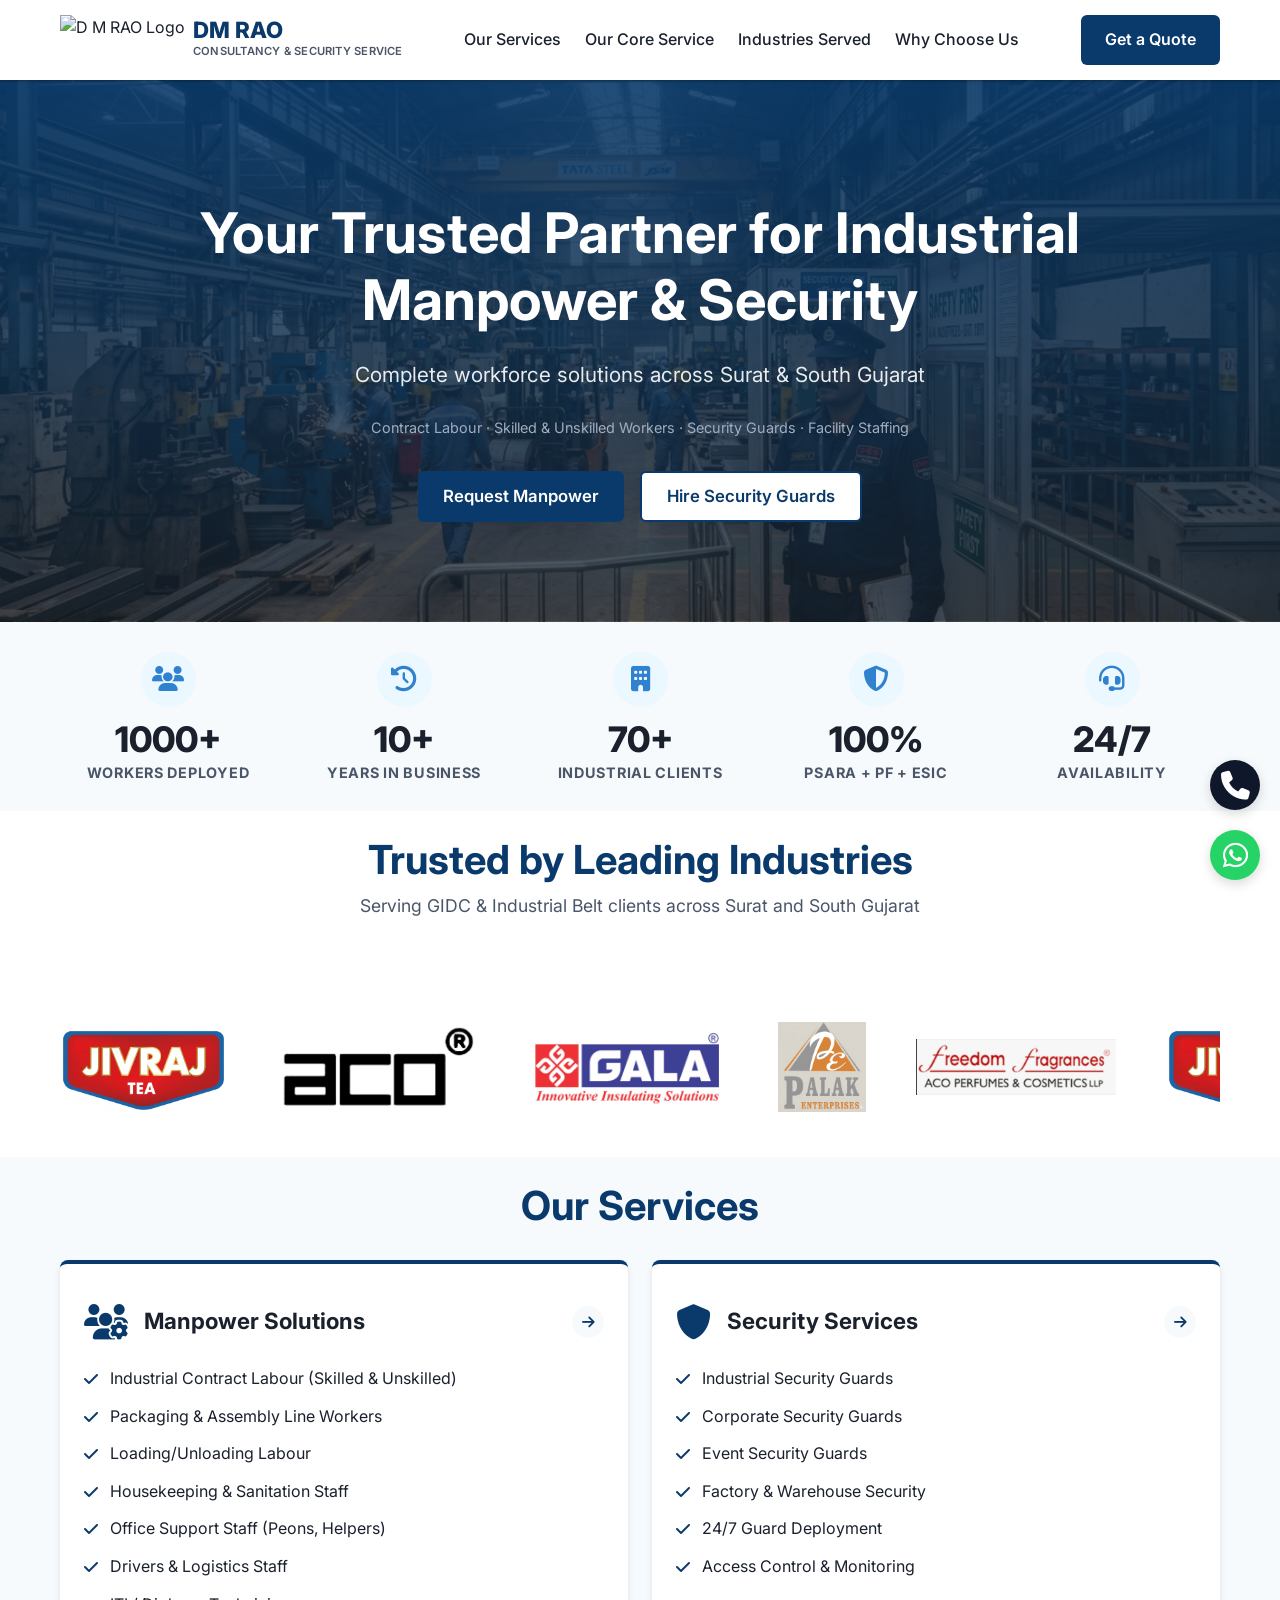
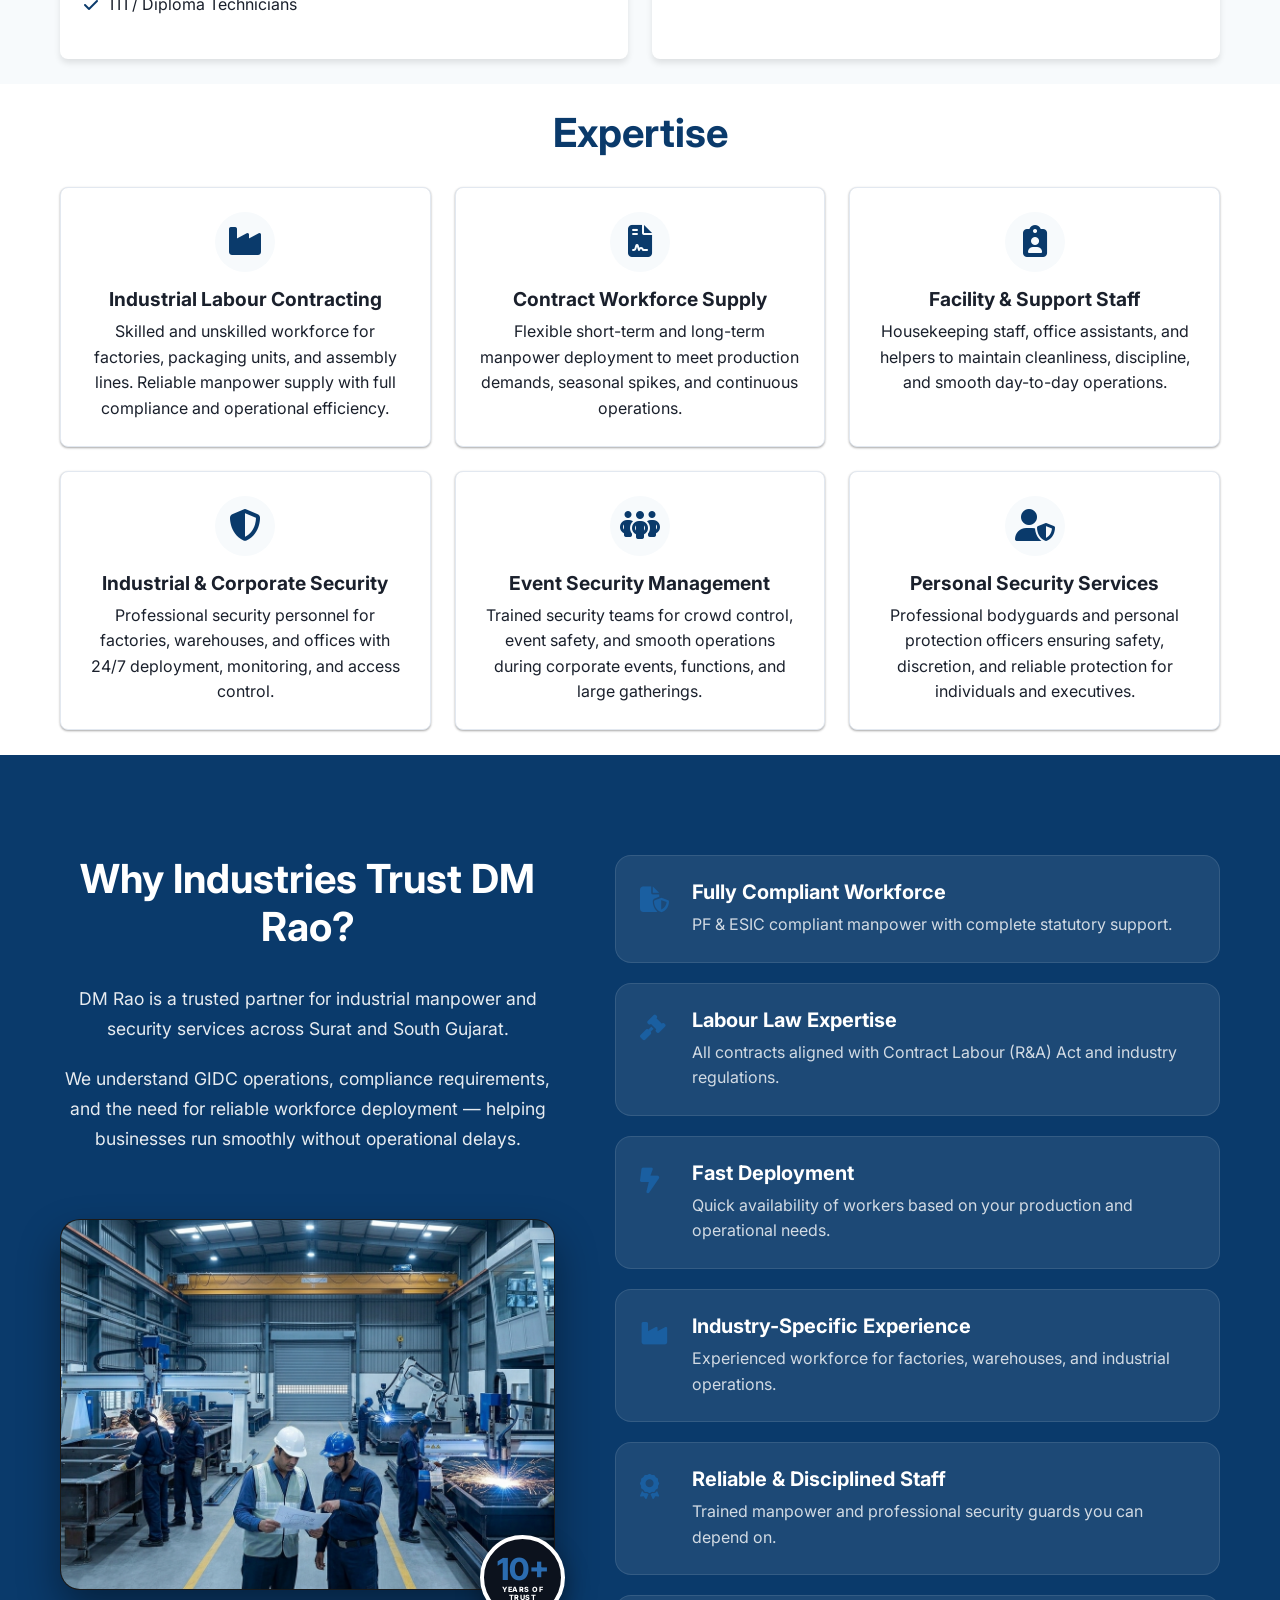
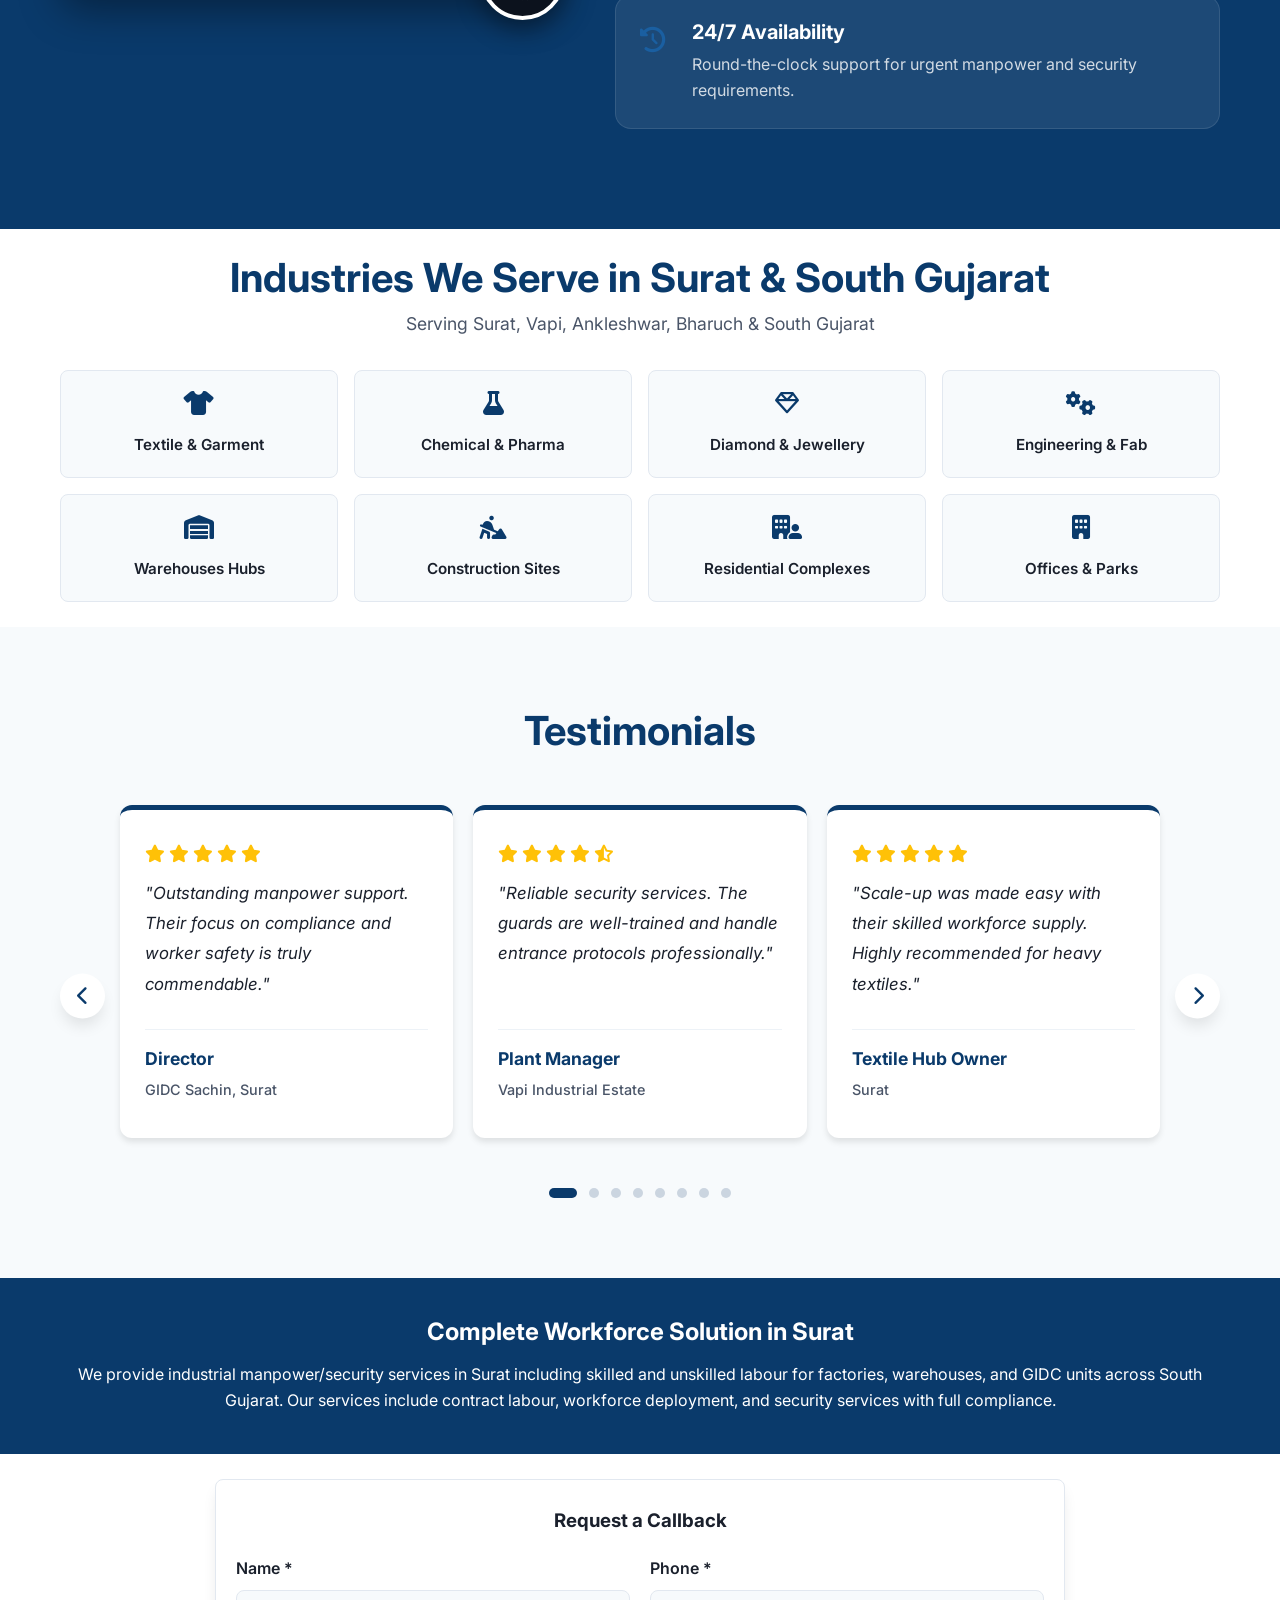
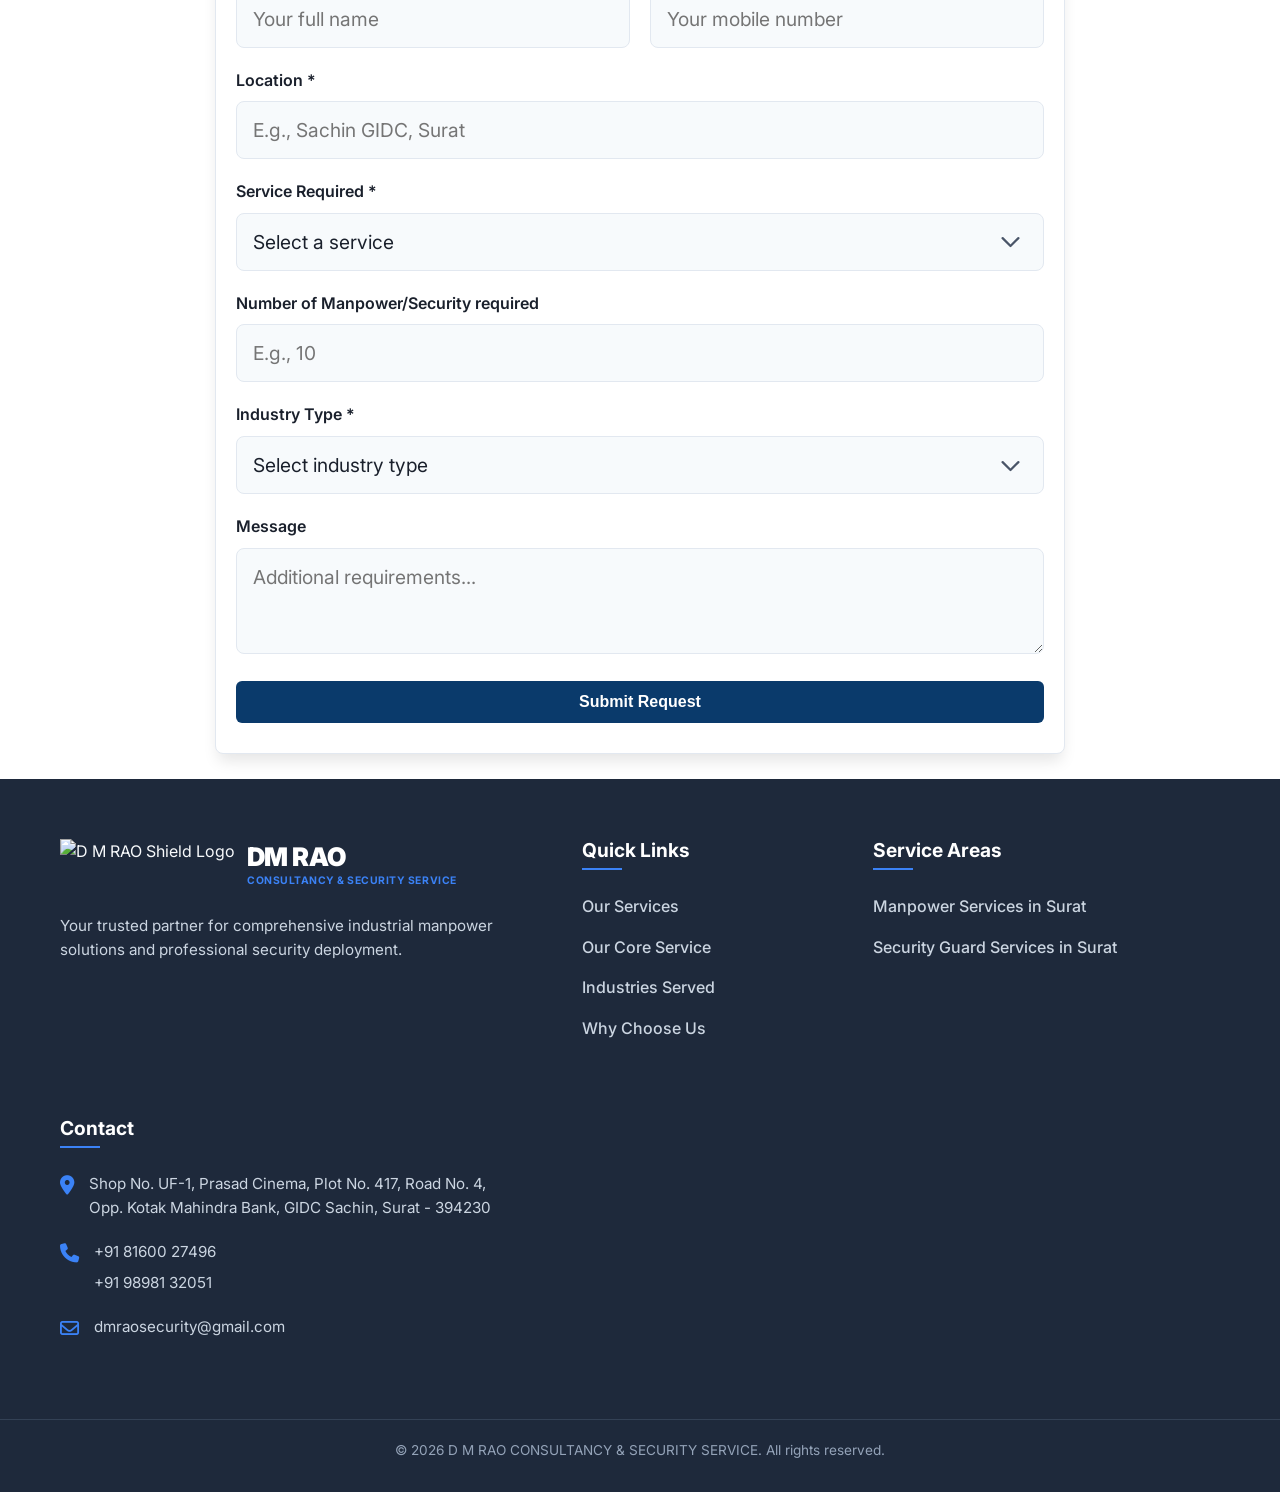
==== commit 5e1319e2: "feat: implement mobile navigation, update menu links, and add map links to contact addresses across " ====
--- a/security_manpower/index.html
+++ b/security_manpower/index.html
@@ -29,9 +29,10 @@
                 </div>
             </div>
             <nav class="desktop-nav">
-                <a href="#services">Services</a>
-                <a href="#about">About</a>
-                <a href="#industries">Industries</a>
+                <a href="#services">Our Services</a>
+                <a href="#expertise-section">Our Core Service</a>
+                <a href="#industries">Industries Served</a>
+                <a href="#about">Why Choose Us</a>
             </nav>
             <div class="header-cta">
                 <a href="#contact" class="btn btn-primary">Get a Quote</a>
@@ -41,9 +42,10 @@
             </button>
         </div>
         <div class="mobile-nav" id="mobileNav">
-            <a href="#services" class="mobile-nav-link">Services</a>
-            <a href="#about" class="mobile-nav-link">About</a>
-            <a href="#industries" class="mobile-nav-link">Industries</a>
+            <a href="#services" class="mobile-nav-link">Our Services</a>
+            <a href="#expertise-section" class="mobile-nav-link">Our Core Service</a>
+            <a href="#industries" class="mobile-nav-link">Industries Served</a>
+            <a href="#about" class="mobile-nav-link">Why Choose Us</a>
             <a href="#contact" class="btn btn-primary mobile-nav-btn">Get a Quote</a>
         </div>
     </header>
@@ -633,8 +635,10 @@
                 <ul class="contact-info">
                     <li>
                         <i class="fa-solid fa-location-dot contact-icon"></i>
-                        <span>Shop No. UF-1, Prasad Cinema, Plot No. 417, Road No. 4, Opp. Kotak Mahindra Bank, GIDC
-                            Sachin, Surat - 394230</span>
+                        <a href="https://www.google.com/maps/search/?api=1&query=DM+RAO+CONSULTANCY+AND+SECURITY+SERVICE+GIDC+Sachin+Surat" target="_blank" style="color: inherit; text-decoration: none;">
+                            <span>Shop No. UF-1, Prasad Cinema, Plot No. 417, Road No. 4, Opp. Kotak Mahindra Bank, GIDC
+                                Sachin, Surat - 394230</span>
+                        </a>
                     </li>
                     <li>
                         <i class="fa-solid fa-phone contact-icon"></i>
--- a/security_manpower/styles.css
+++ b/security_manpower/styles.css
@@ -307,12 +307,12 @@
 
 .hero h1 {
     font-size: 2.2rem;
-    margin-bottom: 1rem;
+    margin-bottom: 1.5rem;
     line-height: 1.2;
 }
 
 .hero .subheadline {
-    font-size: 1.1rem;
+    font-size: 1.2rem;
     margin-bottom: 1.5rem;
     opacity: 0.9;
 }
@@ -392,12 +392,12 @@
 }
 
 .stat-icon {
-    font-size: 1.1rem;
+    font-size: 2rem;
     color: #3182ce;
-    margin-bottom: 6px;
+    margin-bottom: 10px;
     background: #ebf8ff;
-    width: 36px;
-    height: 36px;
+    width: 64px;
+    height: 64px;
     display: flex;
     align-items: center;
     justify-content: center;
@@ -818,7 +818,16 @@
     }
 
     .feature-text-box h4 {
-        font-size: 1.15rem;
+        font-size: 1.05rem; /* Decreased as requested */
+    }
+
+    .feature-text-box p {
+        font-size: 0.9rem; /* Decreased as requested */
+    }
+
+    .client-logo-img {
+        max-height: 60px; /* Reduced 20% from 75px */
+        max-width: 144px; /* Reduced 20% from 180px */
     }
 }
 
